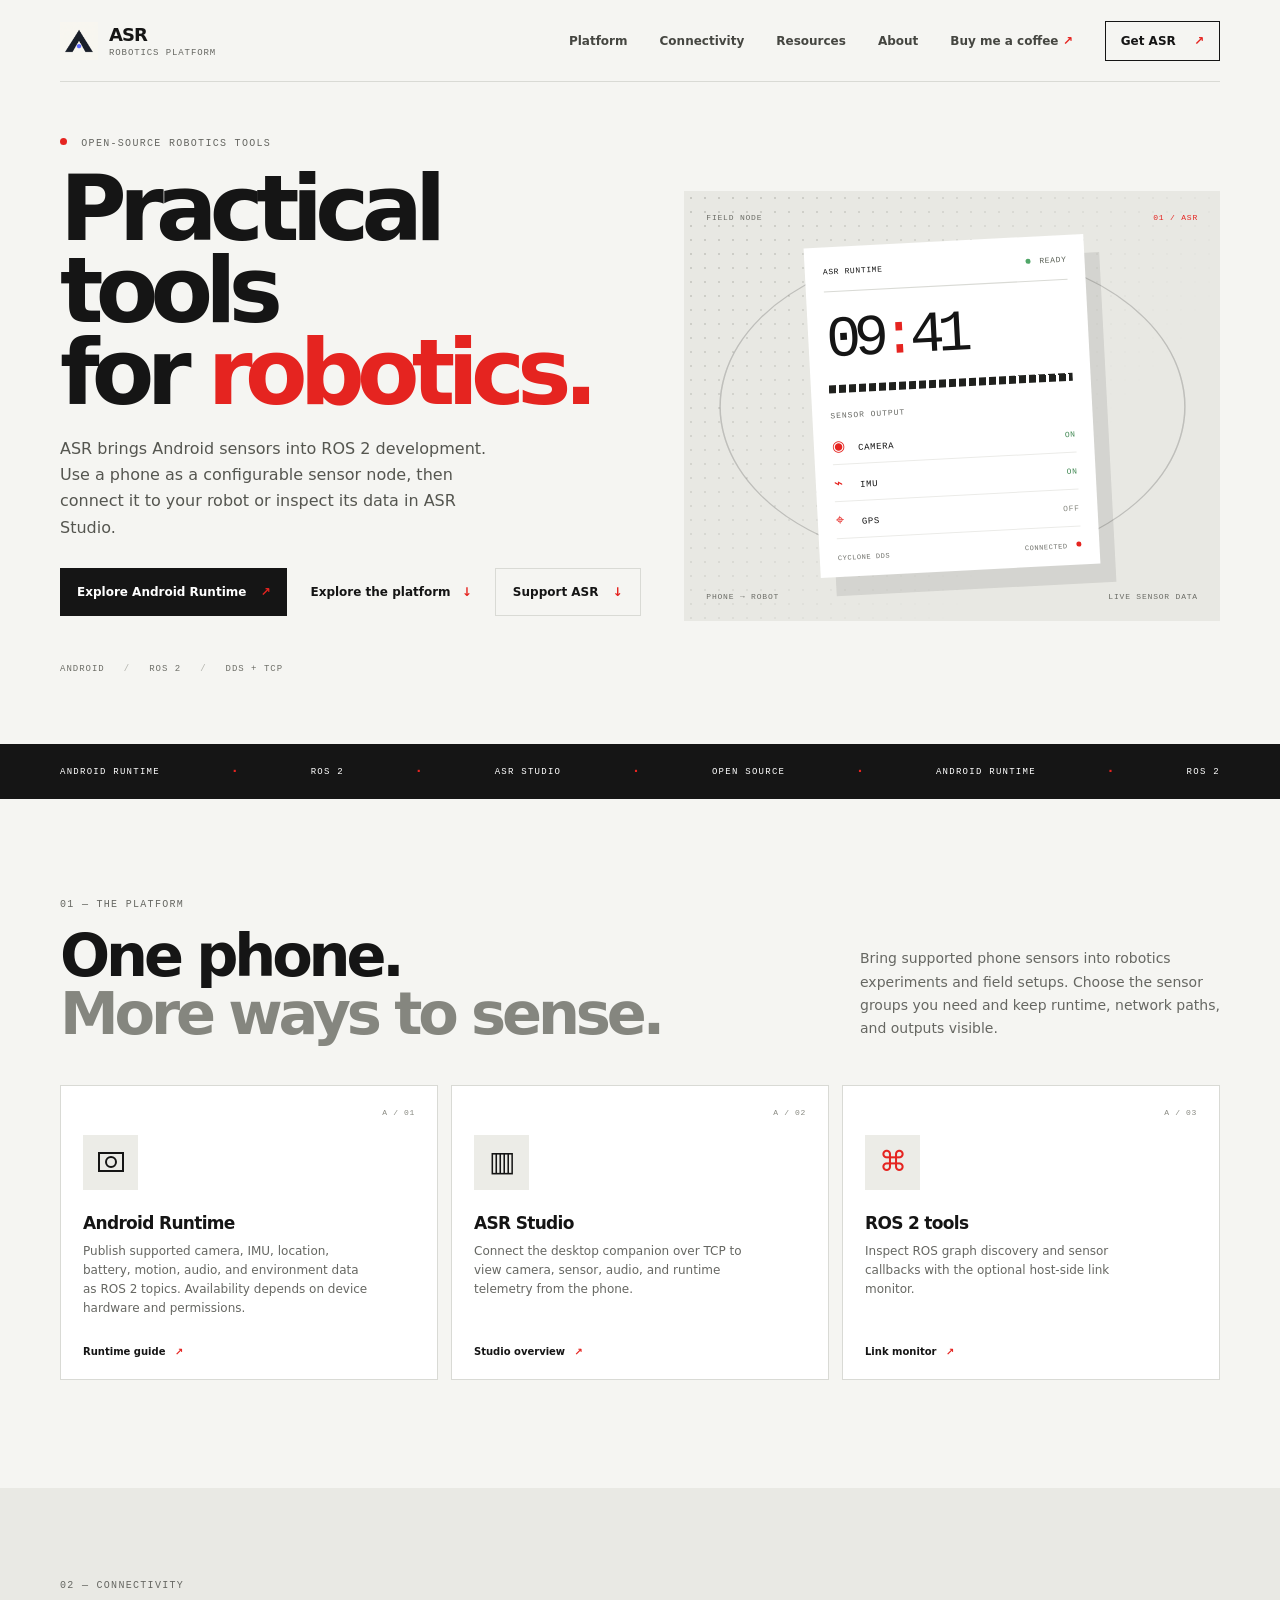
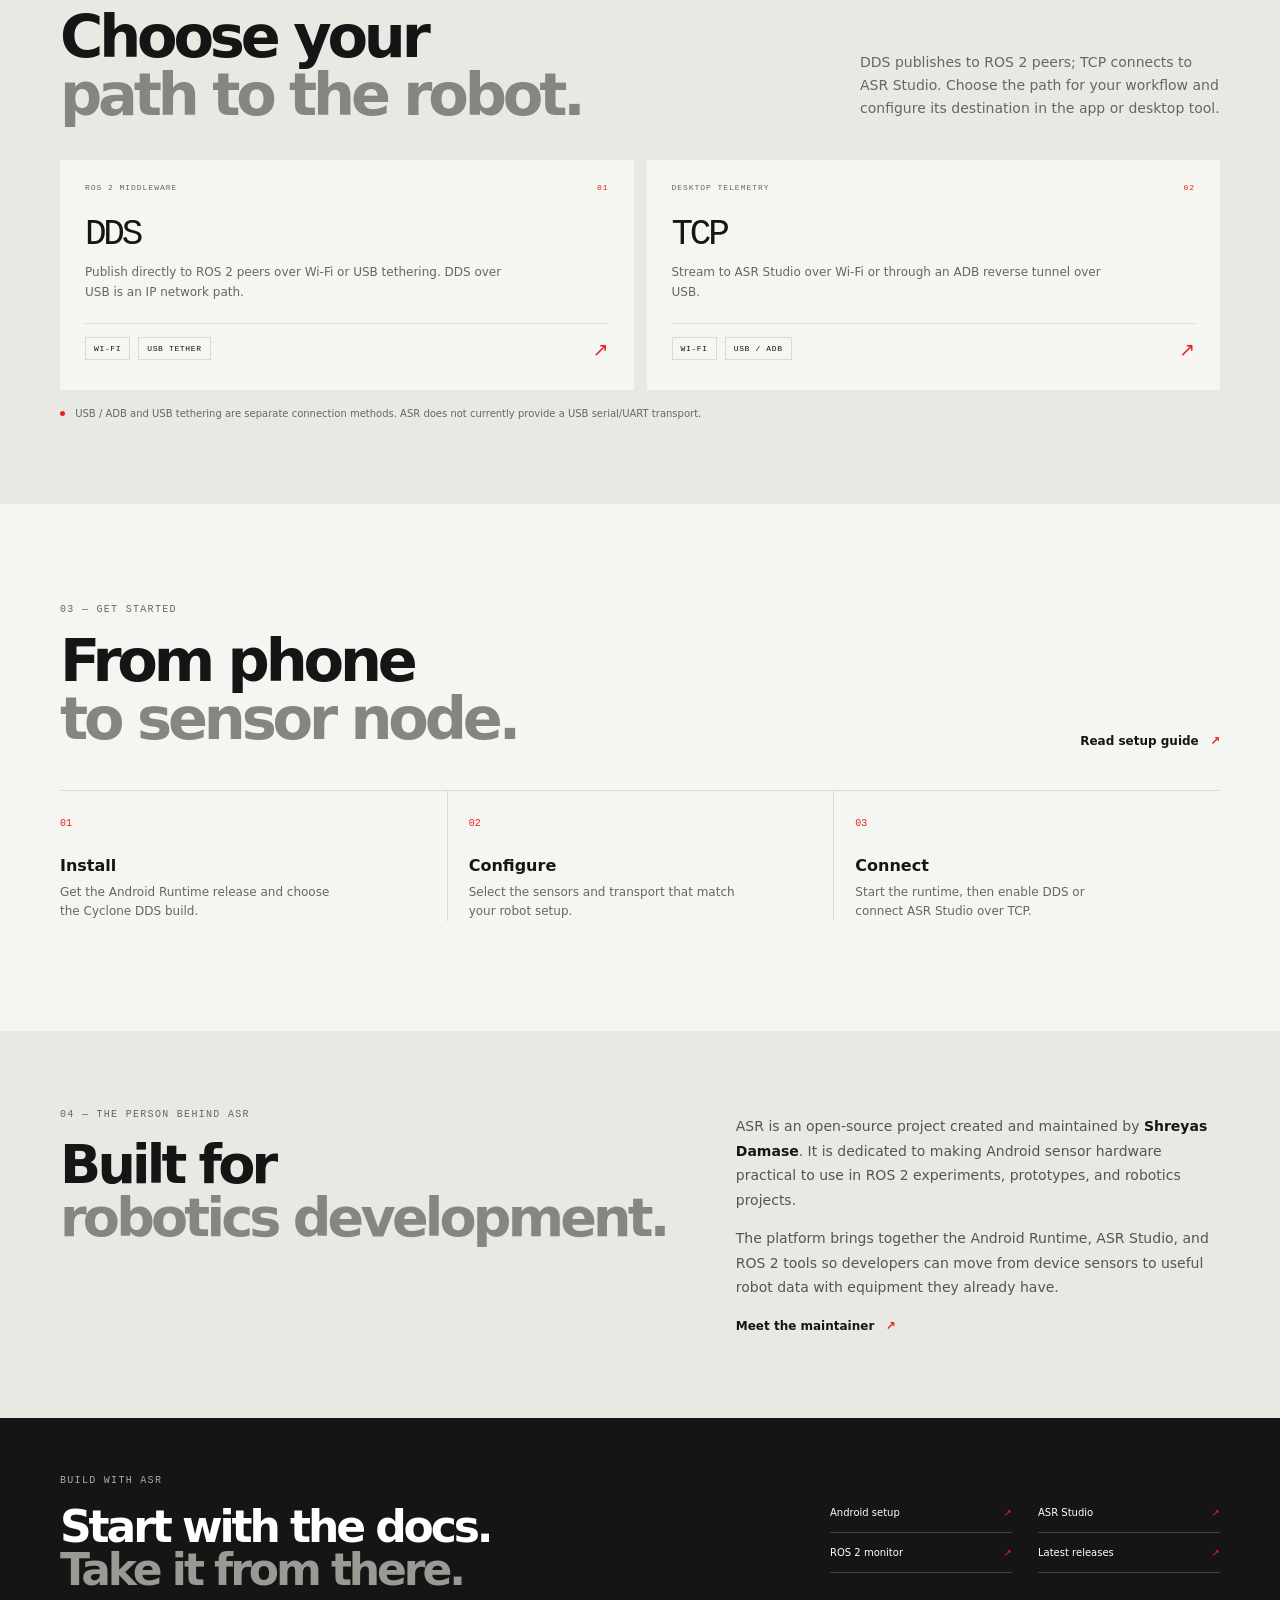
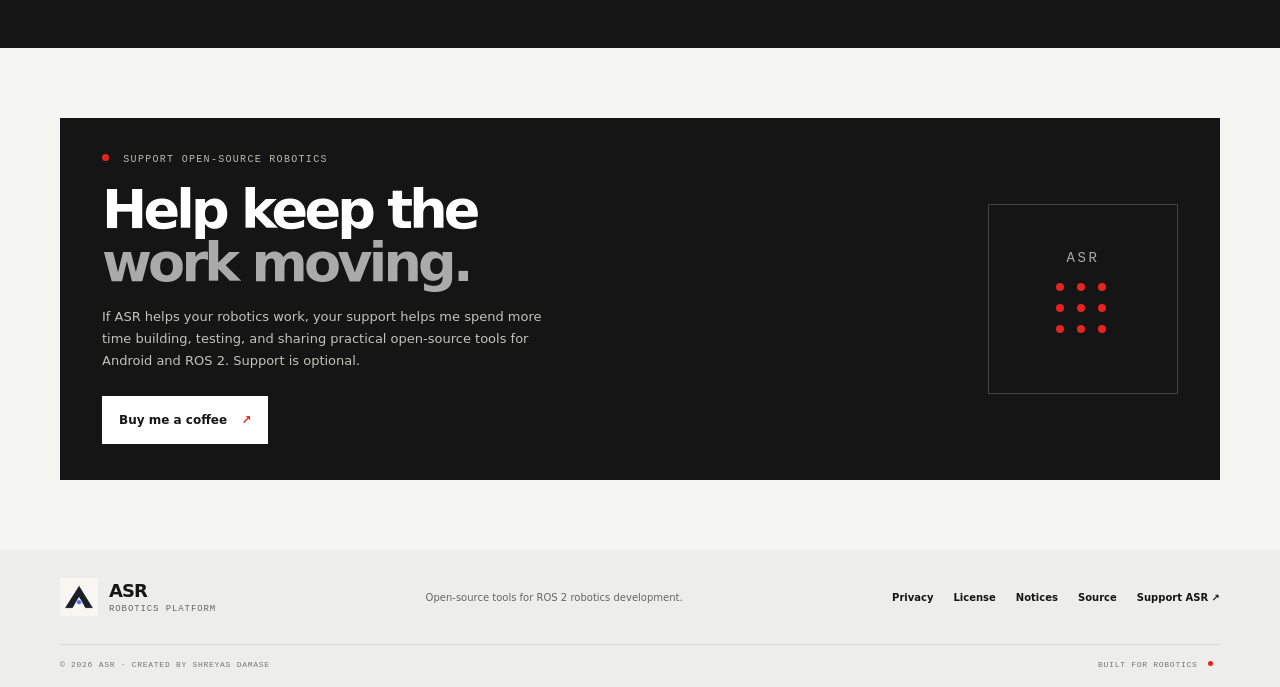
==== website/index.html @ 79fd4b99 "feat: finalize ASR launch and theme experience" ====
<!doctype html>
<html lang="en">
<head>
  <meta charset="utf-8">
  <meta name="viewport" content="width=device-width, initial-scale=1">
  <meta name="theme-color" content="#f5f5f2">
  <meta name="description" content="ASR is an open-source toolkit for ROS 2 robotics development, bringing configurable Android sensor data to robots over DDS and TCP.">
  <title>ASR — Practical tools for ROS 2 robotics</title>
  <link rel="icon" type="image/png" sizes="512x512" href="assets/asr-app-icon.png">
  <link rel="stylesheet" href="styles.css">
</head>
<body>
  <header class="site-header wrap">
    <a class="brand" href="index.html" aria-label="ASR home"><img class="brand-icon" src="assets/asr-app-icon.png" alt=""><span>ASR <small>ROBOTICS PLATFORM</small></span></a>
    <button class="menu-toggle" type="button" aria-expanded="false" aria-controls="primary-nav"><span>MENU</span><i aria-hidden="true"></i></button>
    <nav id="primary-nav" aria-label="Main navigation">
      <a href="#platform">Platform</a>
      <a href="#connect">Connectivity</a>
      <a href="#resources">Resources</a>
      <a href="#about">About</a>
      <a class="nav-support" href="https://buymeacoffee.com/shreyasdamase" target="_blank" rel="noopener noreferrer">Buy me a coffee <span aria-hidden="true">↗</span></a>
      <a class="nav-cta" href="https://github.com/ShreyasDamase/asr-android-runtime/releases/latest">Get ASR <span aria-hidden="true">↗</span></a>
    </nav>
  </header>

  <main>
    <section class="hero wrap" aria-labelledby="hero-title">
      <div class="hero-copy">
        <p class="eyebrow"><span class="live-dot"></span> OPEN-SOURCE ROBOTICS TOOLS</p>
        <h1 id="hero-title">Practical tools<br>for <em>robotics.</em></h1>
        <p class="hero-lede">ASR brings Android sensors into ROS 2 development. Use a phone as a configurable sensor node, then connect it to your robot or inspect its data in ASR Studio.</p>
        <div class="hero-actions">
          <a class="button button-dark" href="https://github.com/ShreyasDamase/asr-android-runtime/releases/latest">Explore Android Runtime <span aria-hidden="true">↗</span></a>
          <a class="text-link" href="#platform">Explore the platform <span aria-hidden="true">↓</span></a>
          <a class="button button-outline" href="#support">Support ASR <span aria-hidden="true">↓</span></a>
        </div>
        <div class="hero-meta"><span>ANDROID</span><span>ROS 2</span><span>DDS + TCP</span></div>
      </div>
      <div class="hero-visual" aria-label="Illustration of an Android sensor node connected to a robotics platform">
        <div class="visual-grid"></div>
        <div class="visual-label label-top">FIELD NODE <span>01 / ASR</span></div>
        <div class="phone-card">
          <div class="phone-head"><span>ASR RUNTIME</span><span class="runtime-state"><i></i> READY</span></div>
          <div class="phone-time">09<span>:</span>41</div>
          <div class="dot-rule"></div>
          <p class="phone-sub">SENSOR OUTPUT</p>
          <div class="sensor-line"><span><b class="sensor-icon">◉</b> CAMERA</span><span class="sensor-on">ON</span></div>
          <div class="sensor-line"><span><b class="sensor-icon">⌁</b> IMU</span><span class="sensor-on">ON</span></div>
          <div class="sensor-line"><span><b class="sensor-icon">⌖</b> GPS</span><span class="sensor-off">OFF</span></div>
          <div class="phone-footer"><span>CYCLONE DDS</span><span>CONNECTED <b class="red-dot"></b></span></div>
        </div>
        <div class="orbit orbit-one"></div><div class="orbit orbit-two"></div>
        <div class="visual-caption"><span>PHONE → ROBOT</span><span>LIVE SENSOR DATA</span></div>
      </div>
    </section>

    <section class="ticker" aria-label="ASR platform components"><div class="ticker-inner"><span>ANDROID RUNTIME</span><b>·</b><span>ROS 2</span><b>·</b><span>ASR STUDIO</span><b>·</b><span>OPEN SOURCE</span><b>·</b><span>ANDROID RUNTIME</span><b>·</b><span>ROS 2</span></div></section>

    <section class="section wrap" id="platform">
      <div class="section-heading"><div><p class="eyebrow">01 — THE PLATFORM</p><h2>One phone.<br><span>More ways to sense.</span></h2></div><p class="section-intro">Bring supported phone sensors into robotics experiments and field setups. Choose the sensor groups you need and keep runtime, network paths, and outputs visible.</p></div>
      <div class="feature-grid">
        <article class="feature-card feature-primary"><span class="card-index">A / 01</span><div class="feature-glyph glyph-camera"><i></i></div><h3>Android Runtime</h3><p>Publish supported camera, IMU, location, battery, motion, audio, and environment data as ROS 2 topics. Availability depends on device hardware and permissions.</p><a href="https://github.com/ShreyasDamase/asr-android-runtime#readme">Runtime guide <span>↗</span></a></article>
        <article class="feature-card"><span class="card-index">A / 02</span><div class="feature-glyph glyph-studio">▥</div><h3>ASR Studio</h3><p>Connect the desktop companion over TCP to view camera, sensor, audio, and runtime telemetry from the phone.</p><a href="https://github.com/ShreyasDamase/Asrstudio#readme">Studio overview <span>↗</span></a></article>
        <article class="feature-card"><span class="card-index">A / 03</span><div class="feature-glyph glyph-ros">⌘</div><h3>ROS 2 tools</h3><p>Inspect ROS graph discovery and sensor callbacks with the optional host-side link monitor.</p><a href="https://github.com/ShreyasDamase/asr-ros2-link-monitor">Link monitor <span>↗</span></a></article>
      </div>
    </section>

    <section class="connect-section" id="connect">
      <div class="wrap connect-wrap">
        <div class="section-heading"><div><p class="eyebrow">02 — CONNECTIVITY</p><h2>Choose your<br><span>path to the robot.</span></h2></div><p class="section-intro">DDS publishes to ROS 2 peers; TCP connects to ASR Studio. Choose the path for your workflow and configure its destination in the app or desktop tool.</p></div>
        <div class="transport-grid">
          <article class="transport-card"><div class="transport-top"><span class="transport-tag">ROS 2 MIDDLEWARE</span><span class="transport-number">01</span></div><h3>DDS</h3><p>Publish directly to ROS 2 peers over Wi-Fi or USB tethering. DDS over USB is an IP network path.</p><div class="transport-foot"><span>WI-FI</span><span>USB TETHER</span><span class="transport-mark">↗</span></div></article>
          <article class="transport-card"><div class="transport-top"><span class="transport-tag">DESKTOP TELEMETRY</span><span class="transport-number">02</span></div><h3>TCP</h3><p>Stream to ASR Studio over Wi-Fi or through an ADB reverse tunnel over USB.</p><div class="transport-foot"><span>WI-FI</span><span>USB / ADB</span><span class="transport-mark">↗</span></div></article>
        </div>
        <p class="small-note"><span class="red-dot"></span> USB / ADB and USB tethering are separate connection methods. ASR does not currently provide a USB serial/UART transport.</p>
      </div>
    </section>

    <section class="steps-section wrap">
      <div class="section-heading"><div><p class="eyebrow">03 — GET STARTED</p><h2>From phone<br><span>to sensor node.</span></h2></div><a class="text-link" href="https://github.com/ShreyasDamase/asr-android-runtime#start-the-phone-runtime">Read setup guide <span>↗</span></a></div>
      <div class="steps-grid"><article><span>01</span><h3>Install</h3><p>Get the Android Runtime release and choose the Cyclone DDS build.</p></article><article><span>02</span><h3>Configure</h3><p>Select the sensors and transport that match your robot setup.</p></article><article><span>03</span><h3>Connect</h3><p>Start the runtime, then enable DDS or connect ASR Studio over TCP.</p></article></div>
    </section>

    <section class="about-section" id="about"><div class="wrap about-inner"><div><p class="eyebrow">04 — THE PERSON BEHIND ASR</p><h2>Built for<br><span>robotics development.</span></h2></div><div class="about-copy"><p>ASR is an open-source project created and maintained by <strong>Shreyas Damase</strong>. It is dedicated to making Android sensor hardware practical to use in ROS 2 experiments, prototypes, and robotics projects.</p><p>The platform brings together the Android Runtime, ASR Studio, and ROS 2 tools so developers can move from device sensors to useful robot data with equipment they already have.</p><a class="text-link" href="https://github.com/ShreyasDamase">Meet the maintainer <span>↗</span></a></div></div></section>

    <section class="resource-band" id="resources"><div class="wrap resource-inner"><div><p class="eyebrow">BUILD WITH ASR</p><h2>Start with the docs.<br><span>Take it from there.</span></h2></div><div class="resource-actions"><a href="https://github.com/ShreyasDamase/asr-android-runtime#readme">Android setup <span>↗</span></a><a href="https://github.com/ShreyasDamase/Asrstudio#readme">ASR Studio <span>↗</span></a><a href="https://github.com/ShreyasDamase/asr-ros2-link-monitor#readme">ROS 2 monitor <span>↗</span></a><a href="https://github.com/ShreyasDamase/asr-android-runtime/releases/latest">Latest releases <span>↗</span></a></div></div></section>
    <section class="support-section" id="support"><div class="wrap support-card"><div class="support-copy"><p class="eyebrow"><span class="live-dot"></span> SUPPORT OPEN-SOURCE ROBOTICS</p><h2>Help keep the<br><span>work moving.</span></h2><p>If ASR helps your robotics work, your support helps me spend more time building, testing, and sharing practical open-source tools for Android and ROS 2. Support is optional.</p><a class="button button-dark" href="https://buymeacoffee.com/shreyasdamase" target="_blank" rel="noopener noreferrer">Buy me a coffee <span aria-hidden="true">↗</span></a></div><div class="support-mark" aria-hidden="true"><span>ASR</span><i></i><i></i><i></i><i></i><i></i><i></i><i></i><i></i><i></i></div></div></section>
  </main>

  <footer class="site-footer"><div class="wrap footer-main"><a class="brand" href="index.html"><img class="brand-icon" src="assets/asr-app-icon.png" alt=""><span>ASR <small>ROBOTICS PLATFORM</small></span></a><p>Open-source tools for ROS 2 robotics development.</p><div class="footer-links"><a href="privacy.html">Privacy</a><a href="license.html">License</a><a href="notices.html">Notices</a><a href="https://github.com/ShreyasDamase/asr-android-runtime">Source</a><a href="https://buymeacoffee.com/shreyasdamase" target="_blank" rel="noopener noreferrer">Support ASR ↗</a></div></div><div class="wrap footer-bottom"><span>© 2026 ASR · CREATED BY SHREYAS DAMASE</span><span>BUILT FOR ROBOTICS <i class="red-dot"></i></span></div></footer>
  <script src="menu.js" defer></script>
</body>
</html>
---- website/styles.css ----
:root {
  color-scheme: light;
  --paper: #f5f5f2;
  --white: #fff;
  --ink: #151515;
  --muted: #666762;
  --line: #d9dad5;
  --red: #e52420;
  --soft: #ecece7;
  --mono: "SFMono-Regular", Consolas, "Liberation Mono", monospace;
  --sans: Inter, ui-sans-serif, system-ui, -apple-system, BlinkMacSystemFont, "Segoe UI", sans-serif;
}

* { box-sizing: border-box; }
html { scroll-behavior: smooth; }
body { margin: 0; color: var(--ink); background: var(--paper); font-family: var(--sans); -webkit-font-smoothing: antialiased; }
a { color: inherit; text-decoration: none; }
a:focus-visible { outline: 2px solid var(--red); outline-offset: 4px; }
.wrap { width: min(1160px, calc(100% - 48px)); margin-inline: auto; }
.site-header { position: relative; min-height: 82px; display: flex; align-items: center; justify-content: space-between; border-bottom: 1px solid var(--line); }
.brand { display: inline-flex; align-items: center; gap: 11px; font-size: 18px; font-weight: 800; letter-spacing: -.05em; }
.brand small { display: block; margin-top: 3px; font: 9px var(--mono); letter-spacing: .1em; color: var(--muted); }
.brand-icon { width: 38px; height: 38px; display: block; object-fit: contain; }
.site-header nav { display: flex; align-items: center; gap: 32px; font-size: 12px; font-weight: 600; }
.site-header nav a:not(.nav-cta) { color: #454641; }
.site-header nav .nav-support span { color: var(--red); }
.menu-toggle { display: none; }
.site-header nav a:hover, .footer-links a:hover, .text-link:hover { color: var(--red); }
.nav-cta { padding: 12px 15px; border: 1px solid var(--ink); }
.nav-cta span, .button span { margin-left: 14px; color: var(--red); }
.hero { min-height: 590px; display: grid; grid-template-columns: 1fr .92fr; align-items: center; gap: 42px; padding-block: 56px 70px; }
.eyebrow { margin: 0 0 19px; color: var(--muted); font: 10px var(--mono); letter-spacing: .13em; }
.live-dot, .red-dot { display: inline-block; width: 7px; height: 7px; margin-right: 7px; border-radius: 50%; background: var(--red); vertical-align: 1px; }
h1, h2, h3, p { margin-top: 0; }
h1 { margin-bottom: 22px; font-size: clamp(56px, 7.2vw, 91px); line-height: .9; letter-spacing: -.085em; font-weight: 730; }
h1 em { color: var(--red); font-style: normal; }
.hero-lede { max-width: 435px; margin-bottom: 27px; color: #555650; font-size: 16px; line-height: 1.65; }
.hero-actions { display: flex; align-items: center; gap: 23px; flex-wrap: wrap; }
.button { min-height: 48px; display: inline-flex; align-items: center; padding: 0 17px; font-size: 12px; font-weight: 650; }
.button-dark { color: white; background: var(--ink); }
.button-dark:hover { background: #30312d; }
.button-outline { border: 1px solid var(--line); color: var(--ink); background: transparent; }
.button-outline:hover { border-color: var(--ink); }
.text-link { font-size: 12px; font-weight: 650; }
.text-link span { margin-left: 7px; color: var(--red); }
.hero-meta { display: flex; gap: 19px; margin-top: 48px; color: #6e6f68; font: 9px var(--mono); letter-spacing: .11em; }
.hero-meta span + span::before { content: "/"; padding-right: 19px; color: #b2b3ad; }
.hero-visual { position: relative; min-height: 430px; display: grid; place-items: center; overflow: hidden; background: #e8e8e3; }
.visual-grid { position: absolute; inset: 0; opacity: .4; background-image: radial-gradient(#989991 1px, transparent 1px); background-size: 14px 14px; mask-image: linear-gradient(130deg, #000 0%, transparent 70%); }
.phone-card { position: relative; z-index: 1; width: min(280px, 70%); padding: 20px 18px 15px; background: var(--white); box-shadow: 15px 19px 0 rgb(21 21 21 / 9%); transform: rotate(-3deg); }
.phone-head, .phone-footer { display: flex; justify-content: space-between; align-items: center; font: 8px var(--mono); letter-spacing: .08em; }
.phone-head { padding-bottom: 15px; border-bottom: 1px solid var(--line); }
.runtime-state { color: #5c6258; }
.runtime-state i { display: inline-block; width: 5px; height: 5px; margin-right: 3px; border-radius: 50%; background: #50a668; }
.phone-time { margin: 21px 0 5px; font: 58px/.95 var(--mono); letter-spacing: -.12em; }
.phone-time span { color: var(--red); }
.dot-rule { height: 8px; margin: 17px 0 18px; background: repeating-linear-gradient(90deg, #20211e 0 7px, transparent 7px 10px); }
.phone-sub { margin-bottom: 8px; color: var(--muted); font: 8px var(--mono); letter-spacing: .12em; }
.sensor-line { min-height: 37px; display: flex; align-items: center; justify-content: space-between; border-bottom: 1px solid #ebebe8; font: 9px var(--mono); letter-spacing: .07em; }
.sensor-icon { display: inline-block; width: 20px; color: var(--red); font: 15px var(--sans); }
.sensor-on, .sensor-off { font-size: 8px; }
.sensor-on { color: #428954; }.sensor-off { color: #888981; }
.phone-footer { margin-top: 15px; color: #6f706a; font-size: 7px; }
.phone-footer .red-dot { width: 5px; height: 5px; margin-left: 4px; margin-right: 0; }
.visual-label, .visual-caption { position: absolute; z-index: 2; display: flex; justify-content: space-between; color: #6b6c66; font: 8px var(--mono); letter-spacing: .1em; }
.label-top { top: 22px; left: 22px; right: 22px; }.label-top span { color: var(--red); }
.visual-caption { left: 22px; right: 22px; bottom: 20px; }
.orbit { position: absolute; width: 315px; height: 315px; border: 1px solid rgb(21 21 21 / 10%); border-radius: 50%; }
.orbit-one { transform: scaleX(1.48) rotate(34deg); }.orbit-two { transform: scaleX(1.48) rotate(-34deg); }
.ticker { overflow: hidden; color: white; background: var(--ink); }
.ticker-inner { width: min(1160px, calc(100% - 48px)); min-height: 55px; display: flex; align-items: center; justify-content: space-between; gap: 18px; margin: auto; white-space: nowrap; font: 9px var(--mono); letter-spacing: .14em; }
.ticker-inner b { color: var(--red); font-size: 15px; }
.section { padding-block: 100px 108px; }
.section-heading { display: flex; align-items: end; justify-content: space-between; gap: 38px; margin-bottom: 42px; }
.section-heading .eyebrow { margin-bottom: 17px; }
h2 { margin: 0; font-size: clamp(38px, 5vw, 59px); line-height: .98; letter-spacing: -.07em; }
h2 span { color: #85867f; }
.section-intro { width: min(360px, 42%); margin: 0 0 3px; color: var(--muted); font-size: 14px; line-height: 1.65; }
.feature-grid { display: grid; grid-template-columns: repeat(3, 1fr); gap: 13px; }
.feature-card { min-height: 295px; display: flex; flex-direction: column; align-items: flex-start; padding: 22px; border: 1px solid var(--line); background: var(--white); }
.feature-card:hover { border-color: #a4a59e; transform: translateY(-2px); transition: transform .18s ease, border-color .18s ease; }
.card-index { align-self: flex-end; color: #888981; font: 8px var(--mono); letter-spacing: .08em; }
.feature-glyph { width: 55px; height: 55px; display: grid; place-items: center; margin: 18px 0 23px; color: var(--red); background: var(--soft); font: 28px var(--mono); }
.glyph-camera { position: relative; }.glyph-camera i { width: 26px; height: 20px; border: 2px solid var(--ink); }.glyph-camera::before { content: ""; position: absolute; width: 8px; height: 8px; border: 2px solid var(--ink); border-radius: 50%; z-index: 1; }
.glyph-studio { color: var(--ink); }.glyph-ros { color: var(--red); }
.feature-card h3 { margin-bottom: 9px; font-size: 17px; letter-spacing: -.04em; }
.feature-card p { max-width: 285px; margin-bottom: 20px; color: var(--muted); font-size: 12px; line-height: 1.6; }
.feature-card a { margin-top: auto; font-size: 10px; font-weight: 700; }.feature-card a span { margin-left: 6px; color: var(--red); }
.connect-section { padding-block: 92px 85px; background: #e9e9e4; }
.connect-wrap .section-heading { margin-bottom: 37px; }
.transport-grid { display: grid; grid-template-columns: 1fr 1fr; gap: 13px; }
.transport-card { min-height: 230px; padding: 23px 25px 17px; background: var(--paper); }
.transport-top, .transport-foot { display: flex; align-items: center; justify-content: space-between; }
.transport-tag, .transport-number { color: var(--muted); font: 8px var(--mono); letter-spacing: .12em; }
.transport-number { color: var(--red); }
.transport-card h3 { margin: 22px 0 8px; font: 36px var(--mono); letter-spacing: -.09em; }
.transport-card p { max-width: 430px; min-height: 40px; margin-bottom: 20px; color: var(--muted); font-size: 12px; line-height: 1.6; }
.transport-foot { justify-content: flex-start; gap: 8px; border-top: 1px solid var(--line); padding-top: 13px; }
.transport-foot span:not(.transport-mark) { padding: 6px 8px; border: 1px solid var(--line); font: 8px var(--mono); letter-spacing: .08em; }
.transport-mark { margin-left: auto; color: var(--red); font-size: 19px; }
.small-note { margin: 18px 0 0; color: var(--muted); font-size: 10px; }.small-note .red-dot { width: 5px; height: 5px; }
.steps-section { padding-block: 100px 110px; }
.steps-section .section-heading { align-items: end; }
.steps-grid { display: grid; grid-template-columns: repeat(3, 1fr); border-top: 1px solid var(--line); }
.steps-grid article { padding: 20px 22px 0 0; }.steps-grid article + article { padding-left: 21px; border-left: 1px solid var(--line); }
.steps-grid article > span { color: var(--red); font: 10px var(--mono); }
.steps-grid h3 { margin: 26px 0 8px; font-size: 16px; }.steps-grid p { max-width: 270px; margin: 0; color: var(--muted); font-size: 12px; line-height: 1.6; }
.about-section { padding-block: 78px 84px; background: #e9e9e4; }
.about-inner { display: grid; grid-template-columns: 1fr .78fr; align-items: start; gap: 55px; }
.about-inner h2 { font-size: clamp(38px, 4.5vw, 54px); }
.about-copy { padding-top: 5px; }
.about-copy p { color: #555650; font-size: 14px; line-height: 1.75; }
.about-copy p strong { color: var(--ink); }
.about-copy .text-link { display: inline-block; margin-top: 5px; }
.support-section { padding-block: 70px; }
.support-card { min-height: 310px; display: flex; align-items: center; justify-content: space-between; gap: 35px; padding: 36px 42px; color: #fff; background: var(--ink); }
.support-copy { max-width: 540px; }
.support-copy .eyebrow { color: #b8b8b2; }
.support-copy h2 { margin-bottom: 16px; font-size: clamp(38px, 4.4vw, 54px); }
.support-copy h2 span { color: #aaa; }
.support-copy > p:not(.eyebrow) { max-width: 465px; margin-bottom: 24px; color: #c3c3bd; font-size: 13px; line-height: 1.7; }
.support-copy .button-dark { color: var(--ink); background: #fff; }
.support-copy .button-dark:hover { background: #e9e9e4; }
.support-mark { width: 190px; height: 190px; flex: 0 0 190px; display: grid; grid-template-columns: repeat(3, 12px); grid-template-rows: repeat(4, 12px); place-content: center; gap: 9px; border: 1px solid #42433e; color: #fff; font: 14px var(--mono); }
.support-mark span { grid-column: 1 / -1; align-self: end; margin-bottom: 8px; color: #aaa; letter-spacing: .18em; text-align: center; }
.support-mark i { width: 8px; height: 8px; border-radius: 50%; background: #e52420; }
.resource-band { padding-block: 57px; color: white; background: var(--ink); }
.resource-inner { display: flex; align-items: center; justify-content: space-between; gap: 50px; }
.resource-band .eyebrow { color: #aaa; }.resource-band h2 { font-size: clamp(31px, 4vw, 44px); }.resource-band h2 span { color: #999a94; }
.resource-actions { width: min(390px, 43%); display: grid; grid-template-columns: 1fr 1fr; gap: 0 26px; }
.resource-actions a { display: flex; justify-content: space-between; padding: 14px 0; border-bottom: 1px solid #40413c; font-size: 10px; }.resource-actions a span { color: var(--red); }
.site-footer { padding-block: 28px 18px; background: #ededE9; }
.footer-main { display: flex; align-items: center; justify-content: space-between; gap: 24px; padding-bottom: 28px; }
.footer-main > p { margin: 0; color: var(--muted); font-size: 10px; }
.footer-links { display: flex; gap: 20px; font-size: 10px; font-weight: 600; }
.footer-bottom { display: flex; justify-content: space-between; padding-top: 15px; border-top: 1px solid var(--line); color: #777871; font: 8px var(--mono); letter-spacing: .09em; }.footer-bottom .red-dot { width: 5px; height: 5px; margin-left: 5px; }

/* Legal pages */
.legal-main { min-height: 72vh; padding-block: 65px 90px; }
.legal-title { max-width: 760px; margin-bottom: 40px; }.legal-title h1 { font-size: clamp(46px, 6vw, 72px); }.legal-title > p:last-child { max-width: 660px; color: var(--muted); font-size: 14px; line-height: 1.7; }
.legal-layout { display: grid; grid-template-columns: 205px minmax(0, 760px); gap: 55px; }
.legal-nav { position: sticky; top: 20px; align-self: start; display: grid; gap: 10px; padding: 16px; border: 1px solid var(--line); background: var(--white); }
.legal-nav a { color: #555650; font-size: 11px; }.legal-nav a:hover { color: var(--red); }
.legal-content section { padding: 0 0 27px; margin-bottom: 27px; border-bottom: 1px solid var(--line); scroll-margin-top: 24px; }
.legal-content h2 { margin: 0 0 13px; font-size: 22px; letter-spacing: -.04em; }
.legal-content h3 { margin: 20px 0 7px; font-size: 14px; }
.legal-content p, .legal-content li { color: #555650; font-size: 13px; line-height: 1.75; }
.legal-content ul { padding-left: 19px; }.legal-content a { text-decoration: underline; text-decoration-color: #b7b8b1; text-underline-offset: 3px; }.effective { color: var(--muted); font: 10px var(--mono); }
.license-block { overflow-wrap: anywhere; padding: 20px; border: 1px solid var(--line); background: var(--white); color: #40413c; font: 12px/1.8 var(--mono); white-space: pre-wrap; }
.notice-item { padding: 17px 0; border-top: 1px solid var(--line); }.notice-item strong { font-size: 13px; }.notice-item p { margin: 7px 0 0; }

@media (max-width: 800px) {
  .wrap { width: min(100% - 36px, 620px); }
  .site-header { min-height: 72px; }
  .menu-toggle { min-height: 40px; display: inline-flex; align-items: center; gap: 10px; padding: 0 12px; border: 1px solid var(--line); color: var(--ink); background: transparent; font: 9px var(--mono); letter-spacing: .08em; cursor: pointer; }
  .menu-toggle i, .menu-toggle i::after { width: 14px; height: 1px; display: block; background: var(--ink); content: ""; }
  .menu-toggle i::after { transform: translateY(4px); }
  .site-header nav { position: absolute; z-index: 5; top: calc(100% - 1px); left: 0; right: 0; display: none; align-items: stretch; gap: 0; padding: 8px 14px 14px; border: 1px solid var(--line); background: var(--paper); box-shadow: 0 12px 20px rgb(21 21 21 / 8%); }
  .site-header.nav-open nav { display: grid; }
  .site-header nav a, .site-header nav a:not(.nav-cta) { display: block; padding: 13px 4px; border-bottom: 1px solid var(--line); }
  .site-header nav .nav-cta { margin-top: 10px; padding: 12px; text-align: center; }
  .hero { grid-template-columns: 1fr; gap: 32px; padding-block: 56px 48px; }.hero-visual { min-height: 380px; }
  .ticker-inner { width: calc(100% - 36px); overflow: hidden; justify-content: flex-start; gap: 17px; }
  .section { padding-block: 75px; }.section-heading { align-items: flex-start; flex-direction: column; gap: 18px; }.section-intro { width: min(100%, 500px); }
  .feature-grid { grid-template-columns: 1fr; }.feature-card { min-height: 245px; }.feature-glyph { margin-block: 10px 17px; }
  .transport-grid { grid-template-columns: 1fr; }.transport-card { min-height: 215px; }
  .steps-grid { grid-template-columns: 1fr; }.steps-grid article, .steps-grid article + article { padding: 18px 0; border-left: 0; }.steps-grid h3 { margin-top: 13px; }
  .about-inner { grid-template-columns: 1fr; gap: 23px; }
  .support-card { min-height: 0; align-items: flex-start; padding: 28px 23px; }
  .support-mark { display: none; }
  .resource-inner { align-items: flex-start; flex-direction: column; gap: 26px; }.resource-actions { width: 100%; }
  .footer-main { align-items: flex-start; flex-wrap: wrap; }.footer-main > p { order: 3; width: 100%; }.footer-links { gap: 14px; }
  .legal-layout { grid-template-columns: 1fr; gap: 25px; }.legal-nav { position: static; grid-template-columns: repeat(2, 1fr); }
}
@media (max-width: 430px) {
  .wrap { width: calc(100% - 30px); }.brand { font-size: 16px; }.nav-cta { padding: 10px 11px; font-size: 10px; }
  h1 { font-size: 60px; }.hero-visual { min-height: 340px; }.phone-card { width: 245px; }
  .hero-actions { align-items: flex-start; flex-direction: column; gap: 17px; }.hero-meta { gap: 11px; }.hero-meta span + span::before { padding-right: 11px; }
  .footer-bottom { gap: 12px; flex-direction: column; }.footer-links { flex-wrap: wrap; }
}
@media (prefers-reduced-motion: reduce) { html { scroll-behavior: auto; } *, *::before, *::after { transition-duration: .01ms !important; animation-duration: .01ms !important; } }
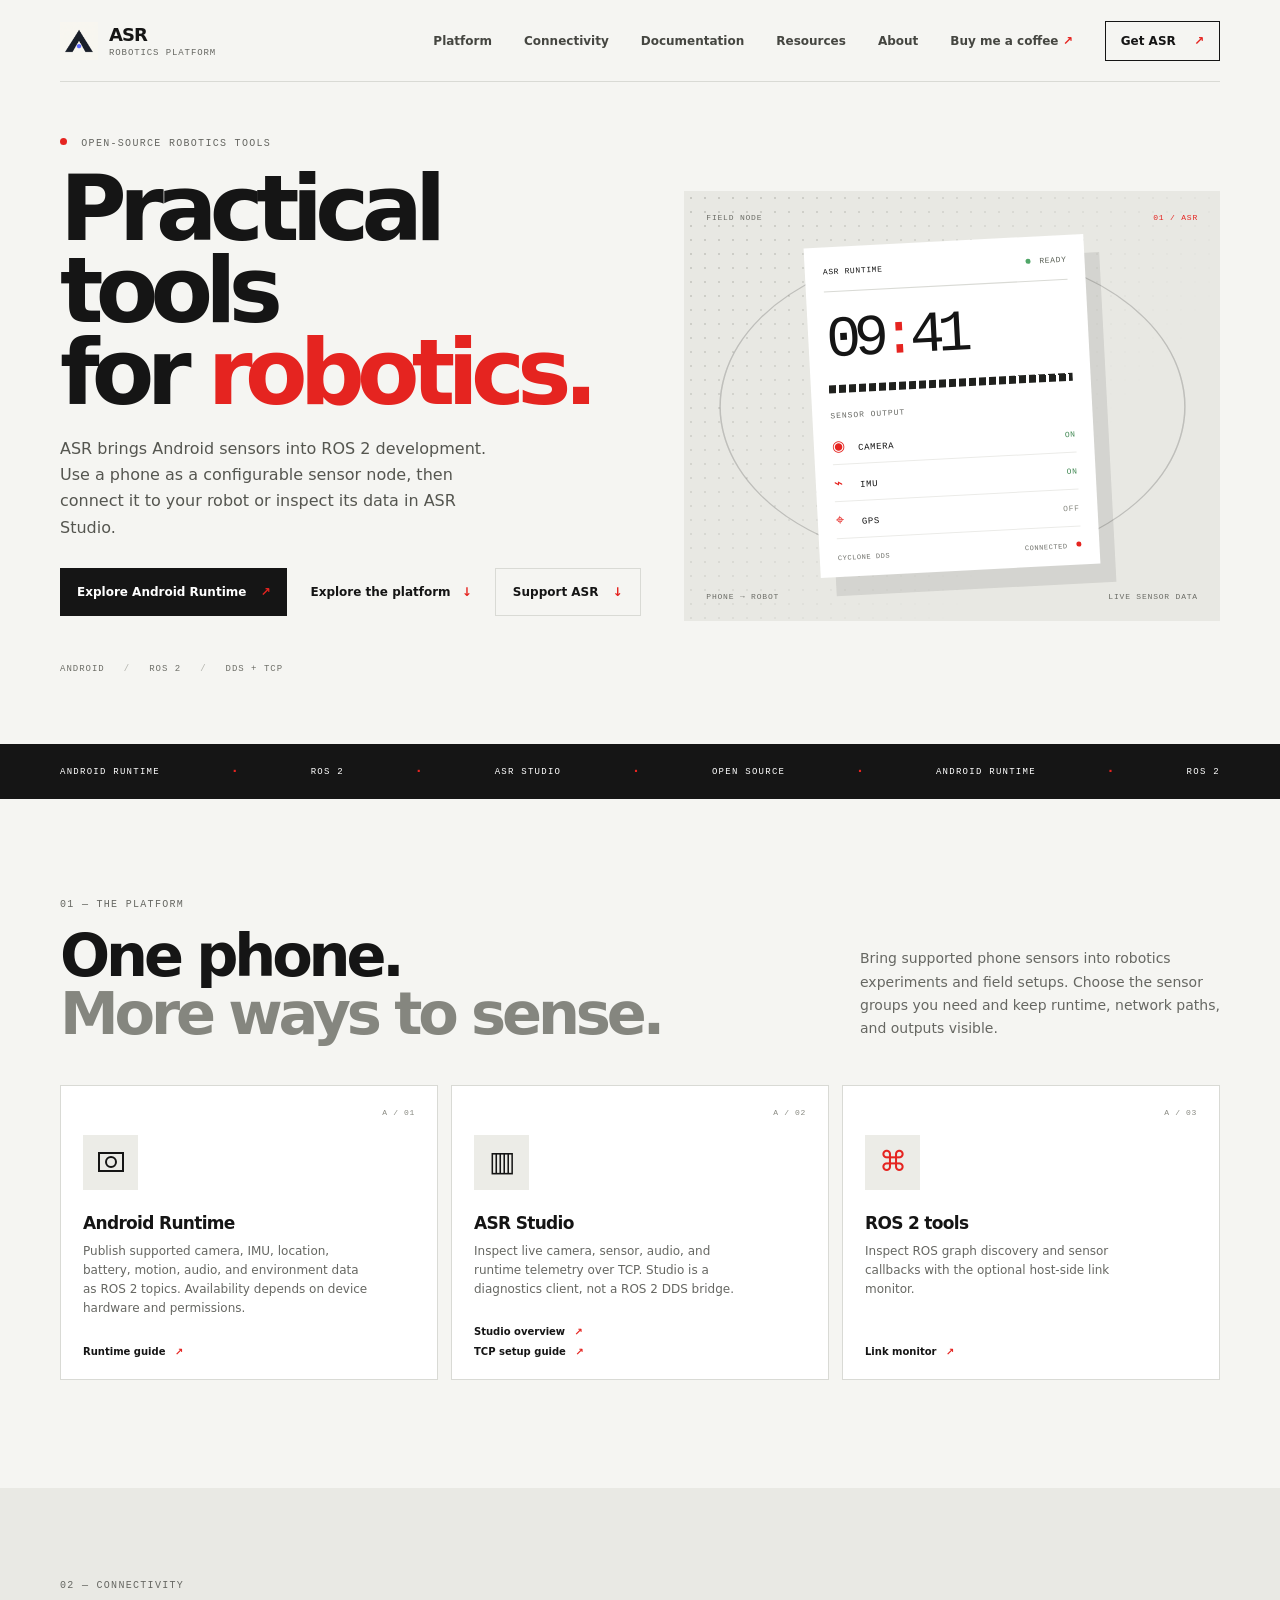
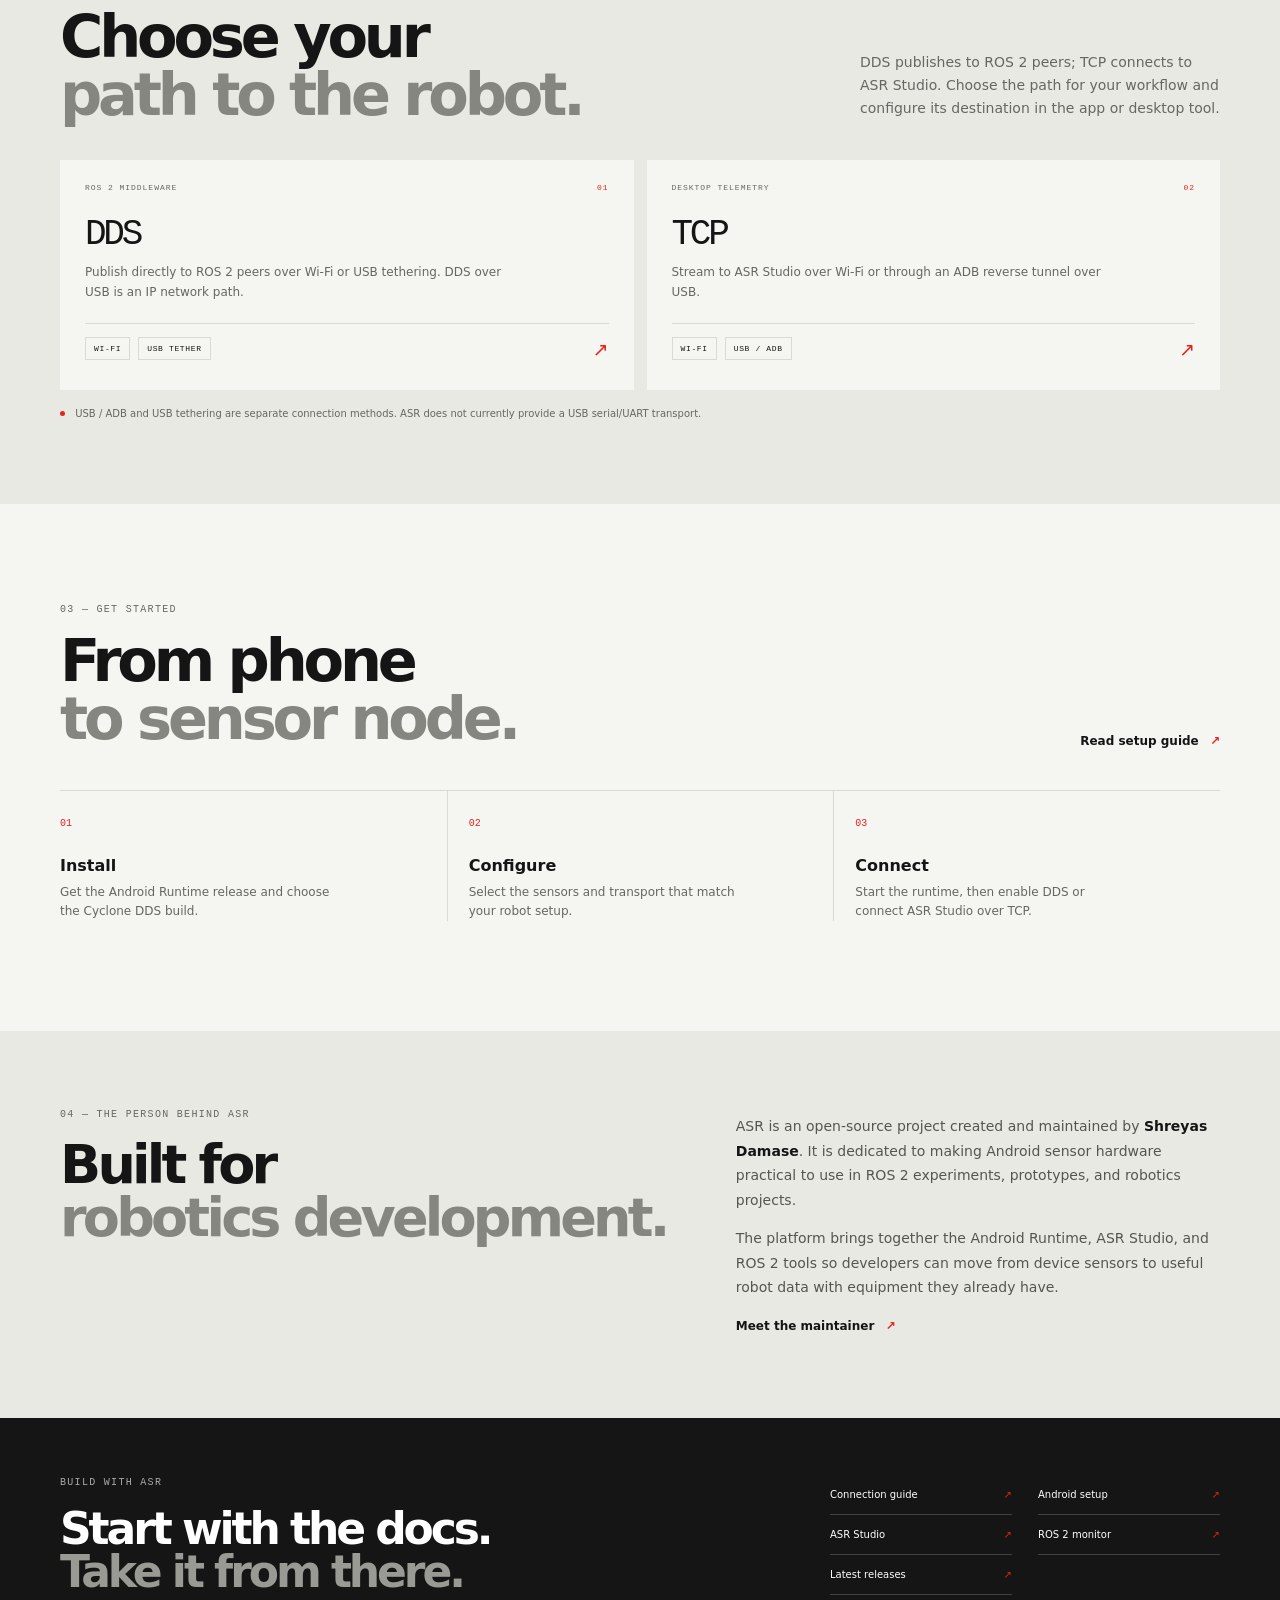
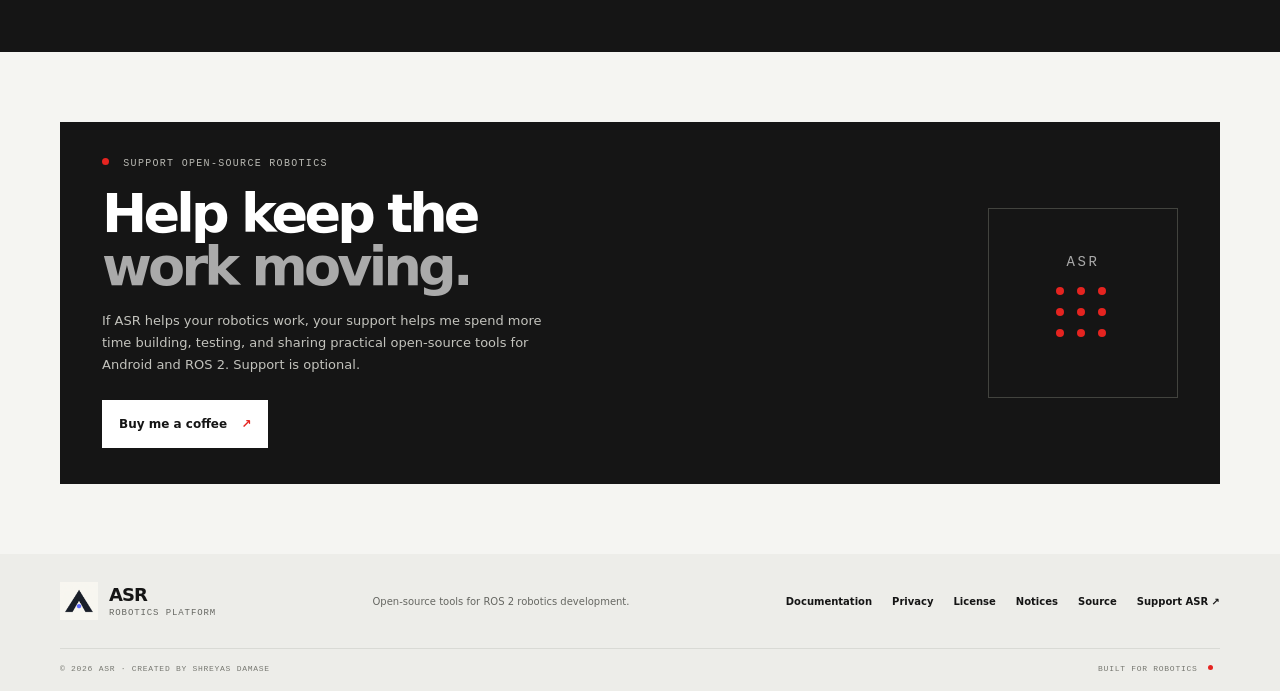
==== commit 7fef697b: "feat(website): add ASR connection documentation Co-authored-by: Copilot <223556219+Copilot@users.nor" ====
--- a/website/index.html
+++ b/website/index.html
@@ -4,7 +4,7 @@
   <meta charset="utf-8">
   <meta name="viewport" content="width=device-width, initial-scale=1">
   <meta name="theme-color" content="#f5f5f2">
-  <meta name="description" content="ASR is an open-source toolkit for ROS 2 robotics development, bringing configurable Android sensor data to robots over DDS and TCP.">
+  <meta name="description" content="ASR is an open-source toolkit for ROS 2 robotics development, bringing configurable Android sensor data to robots over DDS and TCP. Read the connection and setup guide.">
   <title>ASR — Practical tools for ROS 2 robotics</title>
   <link rel="icon" type="image/png" sizes="512x512" href="assets/asr-app-icon.png">
   <link rel="stylesheet" href="styles.css">
@@ -16,6 +16,7 @@
     <nav id="primary-nav" aria-label="Main navigation">
       <a href="#platform">Platform</a>
       <a href="#connect">Connectivity</a>
+      <a href="docs.html">Documentation</a>
       <a href="#resources">Resources</a>
       <a href="#about">About</a>
       <a class="nav-support" href="https://buymeacoffee.com/shreyasdamase" target="_blank" rel="noopener noreferrer">Buy me a coffee <span aria-hidden="true">↗</span></a>
@@ -60,7 +61,7 @@
       <div class="section-heading"><div><p class="eyebrow">01 — THE PLATFORM</p><h2>One phone.<br><span>More ways to sense.</span></h2></div><p class="section-intro">Bring supported phone sensors into robotics experiments and field setups. Choose the sensor groups you need and keep runtime, network paths, and outputs visible.</p></div>
       <div class="feature-grid">
         <article class="feature-card feature-primary"><span class="card-index">A / 01</span><div class="feature-glyph glyph-camera"><i></i></div><h3>Android Runtime</h3><p>Publish supported camera, IMU, location, battery, motion, audio, and environment data as ROS 2 topics. Availability depends on device hardware and permissions.</p><a href="https://github.com/ShreyasDamase/asr-android-runtime#readme">Runtime guide <span>↗</span></a></article>
-        <article class="feature-card"><span class="card-index">A / 02</span><div class="feature-glyph glyph-studio">▥</div><h3>ASR Studio</h3><p>Connect the desktop companion over TCP to view camera, sensor, audio, and runtime telemetry from the phone.</p><a href="https://github.com/ShreyasDamase/Asrstudio#readme">Studio overview <span>↗</span></a></article>
+        <article class="feature-card"><span class="card-index">A / 02</span><div class="feature-glyph glyph-studio">▥</div><h3>ASR Studio</h3><p>Inspect live camera, sensor, audio, and runtime telemetry over TCP. Studio is a diagnostics client, not a ROS 2 DDS bridge.</p><a href="https://github.com/ShreyasDamase/Asrstudio#readme">Studio overview <span>↗</span></a><a href="docs.html#studio-tcp">TCP setup guide <span>↗</span></a></article>
         <article class="feature-card"><span class="card-index">A / 03</span><div class="feature-glyph glyph-ros">⌘</div><h3>ROS 2 tools</h3><p>Inspect ROS graph discovery and sensor callbacks with the optional host-side link monitor.</p><a href="https://github.com/ShreyasDamase/asr-ros2-link-monitor">Link monitor <span>↗</span></a></article>
       </div>
     </section>
@@ -83,11 +84,11 @@
 
     <section class="about-section" id="about"><div class="wrap about-inner"><div><p class="eyebrow">04 — THE PERSON BEHIND ASR</p><h2>Built for<br><span>robotics development.</span></h2></div><div class="about-copy"><p>ASR is an open-source project created and maintained by <strong>Shreyas Damase</strong>. It is dedicated to making Android sensor hardware practical to use in ROS 2 experiments, prototypes, and robotics projects.</p><p>The platform brings together the Android Runtime, ASR Studio, and ROS 2 tools so developers can move from device sensors to useful robot data with equipment they already have.</p><a class="text-link" href="https://github.com/ShreyasDamase">Meet the maintainer <span>↗</span></a></div></div></section>
 
-    <section class="resource-band" id="resources"><div class="wrap resource-inner"><div><p class="eyebrow">BUILD WITH ASR</p><h2>Start with the docs.<br><span>Take it from there.</span></h2></div><div class="resource-actions"><a href="https://github.com/ShreyasDamase/asr-android-runtime#readme">Android setup <span>↗</span></a><a href="https://github.com/ShreyasDamase/Asrstudio#readme">ASR Studio <span>↗</span></a><a href="https://github.com/ShreyasDamase/asr-ros2-link-monitor#readme">ROS 2 monitor <span>↗</span></a><a href="https://github.com/ShreyasDamase/asr-android-runtime/releases/latest">Latest releases <span>↗</span></a></div></div></section>
+    <section class="resource-band" id="resources"><div class="wrap resource-inner"><div><p class="eyebrow">BUILD WITH ASR</p><h2>Start with the docs.<br><span>Take it from there.</span></h2></div><div class="resource-actions"><a href="docs.html">Connection guide <span>↗</span></a><a href="https://github.com/ShreyasDamase/asr-android-runtime#readme">Android setup <span>↗</span></a><a href="https://github.com/ShreyasDamase/Asrstudio#readme">ASR Studio <span>↗</span></a><a href="https://github.com/ShreyasDamase/asr-ros2-link-monitor#readme">ROS 2 monitor <span>↗</span></a><a href="https://github.com/ShreyasDamase/asr-android-runtime/releases/latest">Latest releases <span>↗</span></a></div></div></section>
     <section class="support-section" id="support"><div class="wrap support-card"><div class="support-copy"><p class="eyebrow"><span class="live-dot"></span> SUPPORT OPEN-SOURCE ROBOTICS</p><h2>Help keep the<br><span>work moving.</span></h2><p>If ASR helps your robotics work, your support helps me spend more time building, testing, and sharing practical open-source tools for Android and ROS 2. Support is optional.</p><a class="button button-dark" href="https://buymeacoffee.com/shreyasdamase" target="_blank" rel="noopener noreferrer">Buy me a coffee <span aria-hidden="true">↗</span></a></div><div class="support-mark" aria-hidden="true"><span>ASR</span><i></i><i></i><i></i><i></i><i></i><i></i><i></i><i></i><i></i></div></div></section>
   </main>
 
-  <footer class="site-footer"><div class="wrap footer-main"><a class="brand" href="index.html"><img class="brand-icon" src="assets/asr-app-icon.png" alt=""><span>ASR <small>ROBOTICS PLATFORM</small></span></a><p>Open-source tools for ROS 2 robotics development.</p><div class="footer-links"><a href="privacy.html">Privacy</a><a href="license.html">License</a><a href="notices.html">Notices</a><a href="https://github.com/ShreyasDamase/asr-android-runtime">Source</a><a href="https://buymeacoffee.com/shreyasdamase" target="_blank" rel="noopener noreferrer">Support ASR ↗</a></div></div><div class="wrap footer-bottom"><span>© 2026 ASR · CREATED BY SHREYAS DAMASE</span><span>BUILT FOR ROBOTICS <i class="red-dot"></i></span></div></footer>
+  <footer class="site-footer"><div class="wrap footer-main"><a class="brand" href="index.html"><img class="brand-icon" src="assets/asr-app-icon.png" alt=""><span>ASR <small>ROBOTICS PLATFORM</small></span></a><p>Open-source tools for ROS 2 robotics development.</p><div class="footer-links"><a href="docs.html">Documentation</a><a href="privacy.html">Privacy</a><a href="license.html">License</a><a href="notices.html">Notices</a><a href="https://github.com/ShreyasDamase/asr-android-runtime">Source</a><a href="https://buymeacoffee.com/shreyasdamase" target="_blank" rel="noopener noreferrer">Support ASR ↗</a></div></div><div class="wrap footer-bottom"><span>© 2026 ASR · CREATED BY SHREYAS DAMASE</span><span>BUILT FOR ROBOTICS <i class="red-dot"></i></span></div></footer>
   <script src="menu.js" defer></script>
 </body>
 </html>
--- a/website/styles.css
+++ b/website/styles.css
@@ -23,6 +23,7 @@
 .brand-icon { width: 38px; height: 38px; display: block; object-fit: contain; }
 .site-header nav { display: flex; align-items: center; gap: 32px; font-size: 12px; font-weight: 600; }
 .site-header nav a:not(.nav-cta) { color: #454641; }
+.site-header nav a[aria-current="page"] { color: var(--red); }
 .site-header nav .nav-support span { color: var(--red); }
 .menu-toggle { display: none; }
 .site-header nav a:hover, .footer-links a:hover, .text-link:hover { color: var(--red); }
@@ -85,7 +86,7 @@
 .glyph-studio { color: var(--ink); }.glyph-ros { color: var(--red); }
 .feature-card h3 { margin-bottom: 9px; font-size: 17px; letter-spacing: -.04em; }
 .feature-card p { max-width: 285px; margin-bottom: 20px; color: var(--muted); font-size: 12px; line-height: 1.6; }
-.feature-card a { margin-top: auto; font-size: 10px; font-weight: 700; }.feature-card a span { margin-left: 6px; color: var(--red); }
+.feature-card a { margin-top: auto; font-size: 10px; font-weight: 700; }.feature-card a + a { margin-top: 9px; }.feature-card a span { margin-left: 6px; color: var(--red); }
 .connect-section { padding-block: 92px 85px; background: #e9e9e4; }
 .connect-wrap .section-heading { margin-bottom: 37px; }
 .transport-grid { display: grid; grid-template-columns: 1fr 1fr; gap: 13px; }
@@ -148,6 +149,26 @@
 .legal-content ul { padding-left: 19px; }.legal-content a { text-decoration: underline; text-decoration-color: #b7b8b1; text-underline-offset: 3px; }.effective { color: var(--muted); font: 10px var(--mono); }
 .license-block { overflow-wrap: anywhere; padding: 20px; border: 1px solid var(--line); background: var(--white); color: #40413c; font: 12px/1.8 var(--mono); white-space: pre-wrap; }
 .notice-item { padding: 17px 0; border-top: 1px solid var(--line); }.notice-item strong { font-size: 13px; }.notice-item p { margin: 7px 0 0; }
+.docs-flow { display: grid; grid-template-columns: repeat(3, 1fr); gap: 10px; margin: 20px 0 26px; }
+.docs-flow article { min-height: 135px; padding: 17px; border: 1px solid var(--line); background: var(--white); }
+.docs-flow article > span { color: var(--red); font: 9px var(--mono); letter-spacing: .1em; }
+.docs-flow h3 { margin: 17px 0 7px; font-size: 14px; }
+.docs-flow p { margin: 0; font-size: 11px; line-height: 1.6; }
+.docs-code { overflow-x: auto; margin: 14px 0 19px; padding: 16px 18px; border: 1px solid #343530; color: #f5f5f2; background: #20211e; font: 11px/1.7 var(--mono); }
+.docs-code code { font: inherit; }
+.docs-content :not(pre) > code { padding: 2px 5px; color: #343530; background: #e9e9e4; font: .92em var(--mono); }
+.docs-table-wrap { overflow-x: auto; margin: 16px 0 20px; }
+.docs-table { width: 100%; min-width: 520px; border-collapse: collapse; background: var(--white); text-align: left; }
+.docs-table caption { padding: 0 0 9px; color: var(--muted); font-size: 11px; text-align: left; }
+.docs-table th, .docs-table td { padding: 11px 12px; border: 1px solid var(--line); font-size: 11px; line-height: 1.55; vertical-align: top; }
+.docs-table th { color: #555650; background: #ededE9; font: 9px var(--mono); letter-spacing: .08em; }
+.docs-callout { padding: 15px 17px; border-left: 3px solid var(--red); background: #ededE9; }
+.docs-callout p:last-child { margin-bottom: 0; }
+.docs-content .docs-steps { padding-left: 20px; }
+.docs-content .docs-steps li { padding-left: 3px; margin-bottom: 8px; }
+.docs-content .docs-steps li::marker { color: var(--red); font-family: var(--mono); }
+.docs-content .docs-link-list { display: grid; gap: 9px; padding-left: 0; list-style: none; }
+.docs-content .docs-link-list a { font-weight: 650; }
 
 @media (max-width: 800px) {
   .wrap { width: min(100% - 36px, 620px); }
@@ -171,6 +192,7 @@
   .resource-inner { align-items: flex-start; flex-direction: column; gap: 26px; }.resource-actions { width: 100%; }
   .footer-main { align-items: flex-start; flex-wrap: wrap; }.footer-main > p { order: 3; width: 100%; }.footer-links { gap: 14px; }
   .legal-layout { grid-template-columns: 1fr; gap: 25px; }.legal-nav { position: static; grid-template-columns: repeat(2, 1fr); }
+  .docs-flow { grid-template-columns: 1fr; }.docs-flow article { min-height: 0; }.docs-flow h3 { margin-top: 10px; }
 }
 @media (max-width: 430px) {
   .wrap { width: calc(100% - 30px); }.brand { font-size: 16px; }.nav-cta { padding: 10px 11px; font-size: 10px; }
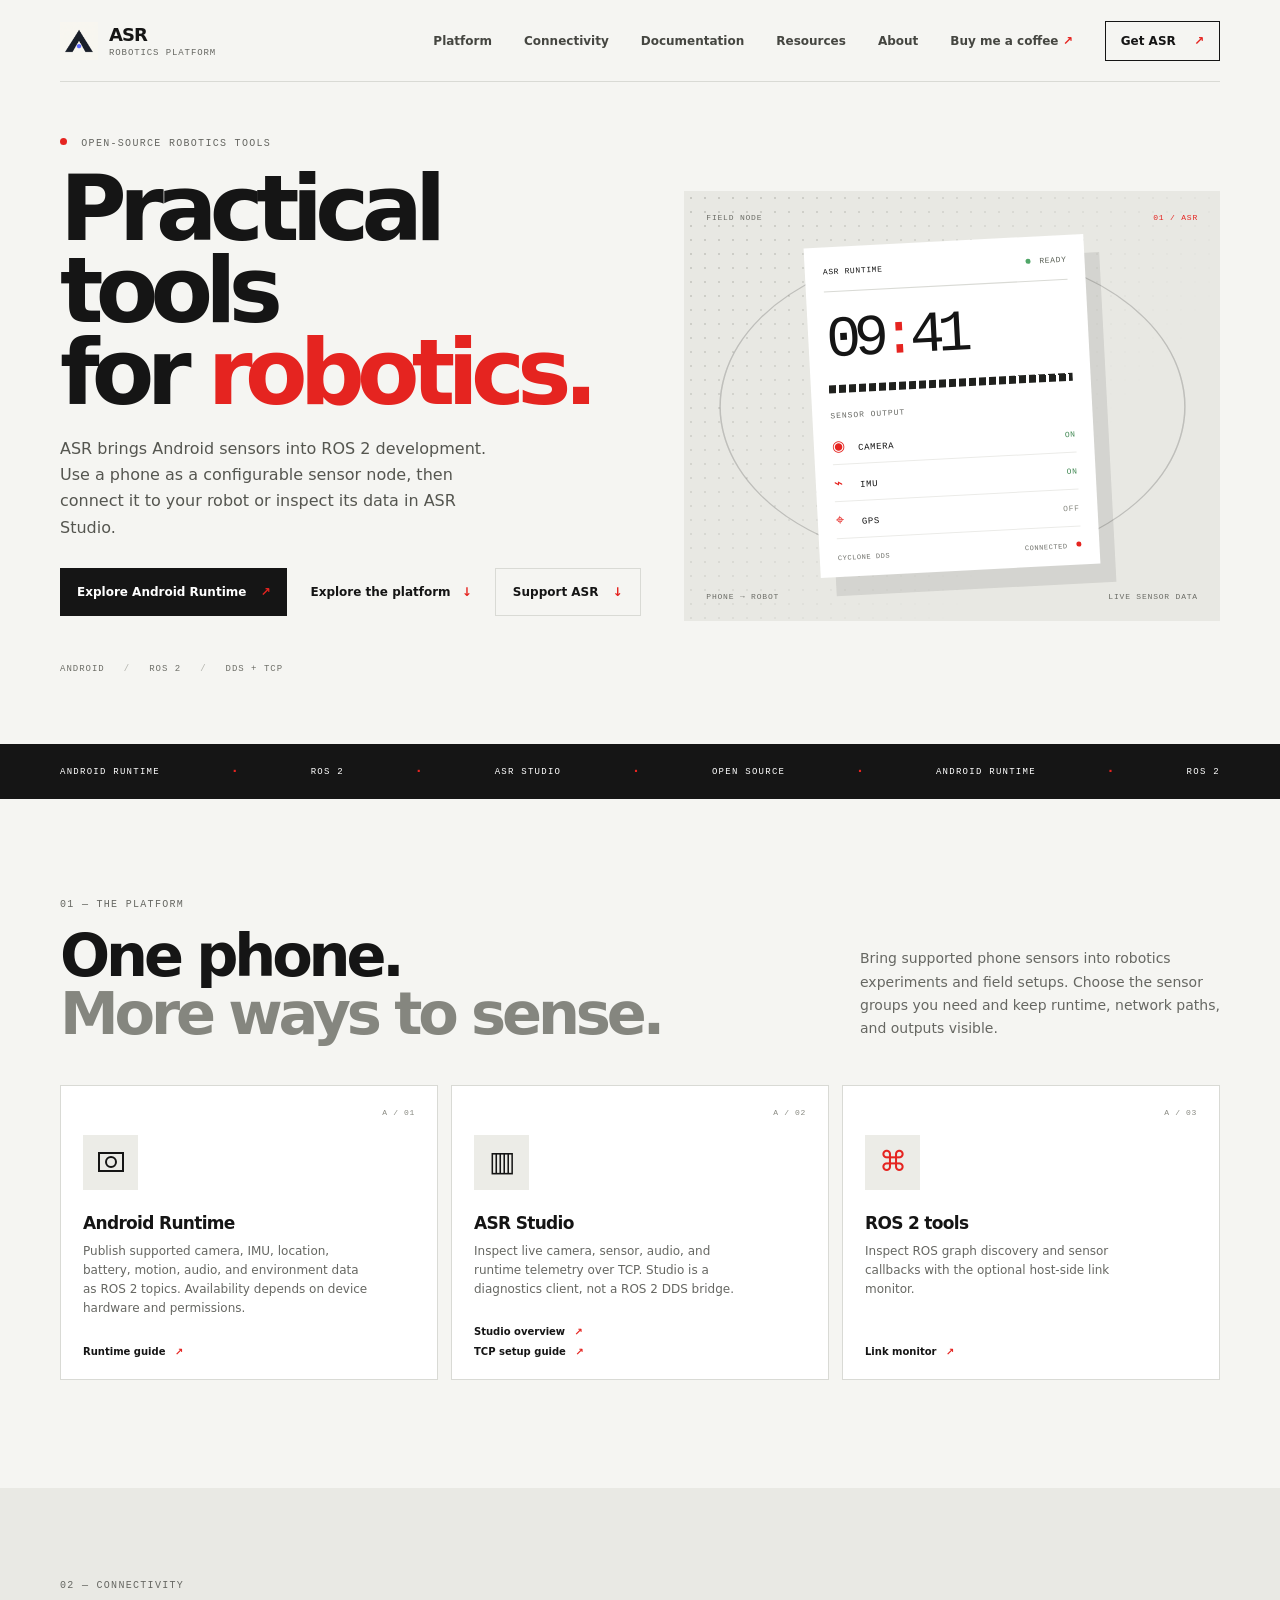
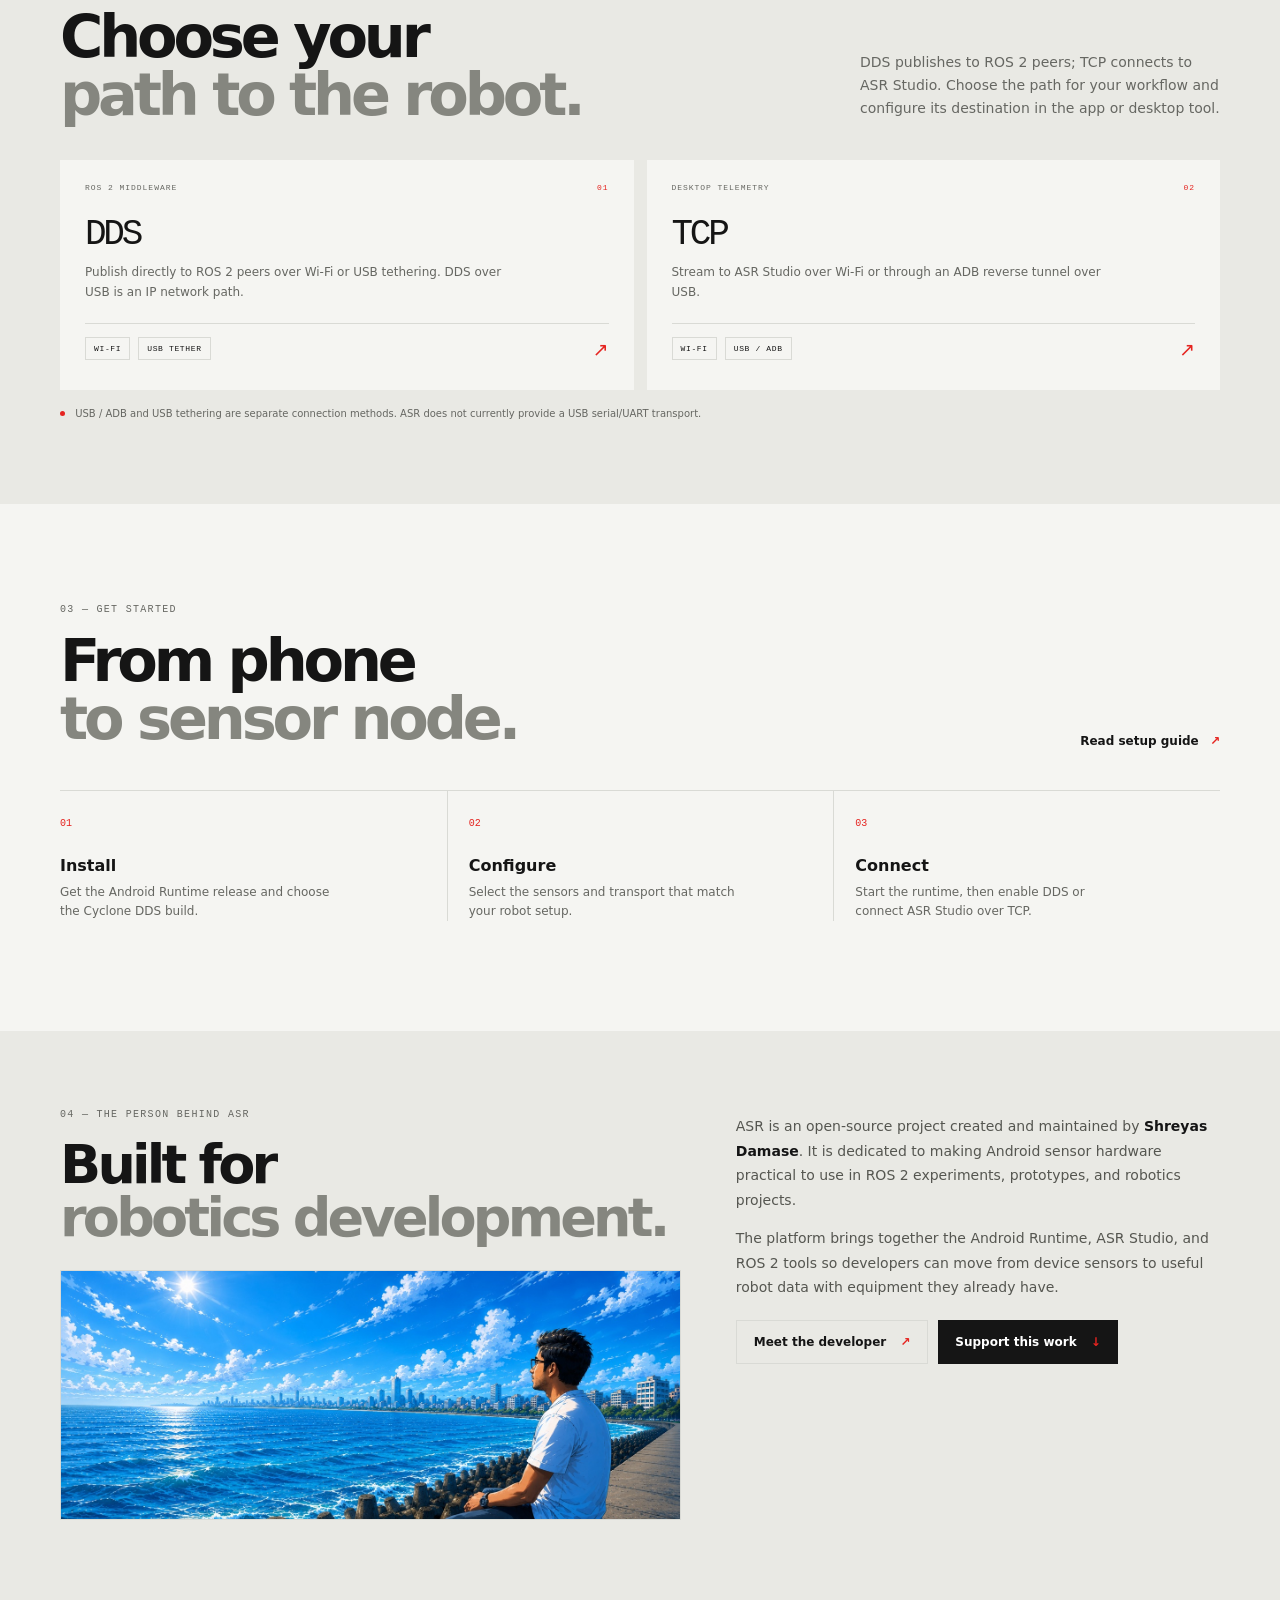
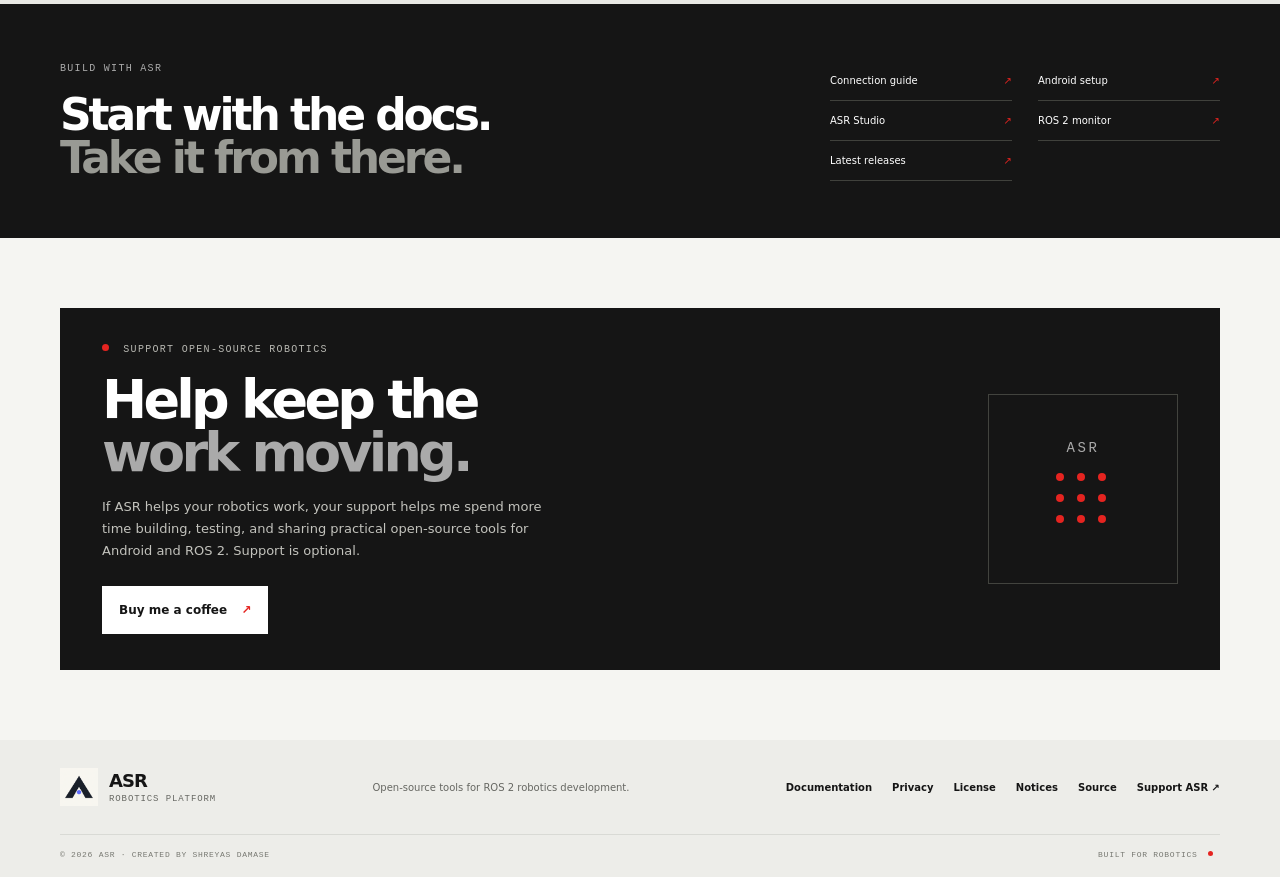
==== commit 7c6c5bf0: "feat: finalize Play Store policies and developer profile" ====
--- a/website/index.html
+++ b/website/index.html
@@ -82,7 +82,7 @@
       <div class="steps-grid"><article><span>01</span><h3>Install</h3><p>Get the Android Runtime release and choose the Cyclone DDS build.</p></article><article><span>02</span><h3>Configure</h3><p>Select the sensors and transport that match your robot setup.</p></article><article><span>03</span><h3>Connect</h3><p>Start the runtime, then enable DDS or connect ASR Studio over TCP.</p></article></div>
     </section>
 
-    <section class="about-section" id="about"><div class="wrap about-inner"><div><p class="eyebrow">04 — THE PERSON BEHIND ASR</p><h2>Built for<br><span>robotics development.</span></h2></div><div class="about-copy"><p>ASR is an open-source project created and maintained by <strong>Shreyas Damase</strong>. It is dedicated to making Android sensor hardware practical to use in ROS 2 experiments, prototypes, and robotics projects.</p><p>The platform brings together the Android Runtime, ASR Studio, and ROS 2 tools so developers can move from device sensors to useful robot data with equipment they already have.</p><a class="text-link" href="https://github.com/ShreyasDamase">Meet the maintainer <span>↗</span></a></div></div></section>
+    <section class="about-section" id="about"><div class="wrap about-inner"><div><p class="eyebrow">04 — THE PERSON BEHIND ASR</p><h2>Built for<br><span>robotics development.</span></h2><figure class="about-visual"><img src="assets/developer-photo.jpg" alt="Shreyas looking out over the ocean on a sunny day"></figure></div><div class="about-copy"><p>ASR is an open-source project created and maintained by <strong>Shreyas Damase</strong>. It is dedicated to making Android sensor hardware practical to use in ROS 2 experiments, prototypes, and robotics projects.</p><p>The platform brings together the Android Runtime, ASR Studio, and ROS 2 tools so developers can move from device sensors to useful robot data with equipment they already have.</p><div class="about-actions"><a class="button button-outline" href="https://github.com/ShreyasDamase">Meet the developer <span>↗</span></a><a class="button button-dark" href="#support">Support this work <span>↓</span></a></div></div></div></section>
 
     <section class="resource-band" id="resources"><div class="wrap resource-inner"><div><p class="eyebrow">BUILD WITH ASR</p><h2>Start with the docs.<br><span>Take it from there.</span></h2></div><div class="resource-actions"><a href="docs.html">Connection guide <span>↗</span></a><a href="https://github.com/ShreyasDamase/asr-android-runtime#readme">Android setup <span>↗</span></a><a href="https://github.com/ShreyasDamase/Asrstudio#readme">ASR Studio <span>↗</span></a><a href="https://github.com/ShreyasDamase/asr-ros2-link-monitor#readme">ROS 2 monitor <span>↗</span></a><a href="https://github.com/ShreyasDamase/asr-android-runtime/releases/latest">Latest releases <span>↗</span></a></div></div></section>
     <section class="support-section" id="support"><div class="wrap support-card"><div class="support-copy"><p class="eyebrow"><span class="live-dot"></span> SUPPORT OPEN-SOURCE ROBOTICS</p><h2>Help keep the<br><span>work moving.</span></h2><p>If ASR helps your robotics work, your support helps me spend more time building, testing, and sharing practical open-source tools for Android and ROS 2. Support is optional.</p><a class="button button-dark" href="https://buymeacoffee.com/shreyasdamase" target="_blank" rel="noopener noreferrer">Buy me a coffee <span aria-hidden="true">↗</span></a></div><div class="support-mark" aria-hidden="true"><span>ASR</span><i></i><i></i><i></i><i></i><i></i><i></i><i></i><i></i><i></i></div></div></section>
--- a/website/styles.css
+++ b/website/styles.css
@@ -109,10 +109,15 @@
 .about-section { padding-block: 78px 84px; background: #e9e9e4; }
 .about-inner { display: grid; grid-template-columns: 1fr .78fr; align-items: start; gap: 55px; }
 .about-inner h2 { font-size: clamp(38px, 4.5vw, 54px); }
+.about-visual { height: 250px; margin: 25px 0 0; overflow: hidden; border: 1px solid var(--line); background: var(--soft); }
+.about-visual img { display: block; width: 100%; height: 100%; object-fit: cover; object-position: 72% 48%; }
 .about-copy { padding-top: 5px; }
 .about-copy p { color: #555650; font-size: 14px; line-height: 1.75; }
 .about-copy p strong { color: var(--ink); }
-.about-copy .text-link { display: inline-block; margin-top: 5px; }
+.about-actions { display: flex; align-items: center; gap: 10px; margin-top: 20px; flex-wrap: wrap; }
+.about-actions .button { min-height: 44px; }
+.about-actions .button-dark { color: #fff; }
+.about-actions .button-dark span { color: var(--red); }
 .support-section { padding-block: 70px; }
 .support-card { min-height: 310px; display: flex; align-items: center; justify-content: space-between; gap: 35px; padding: 36px 42px; color: #fff; background: var(--ink); }
 .support-copy { max-width: 540px; }
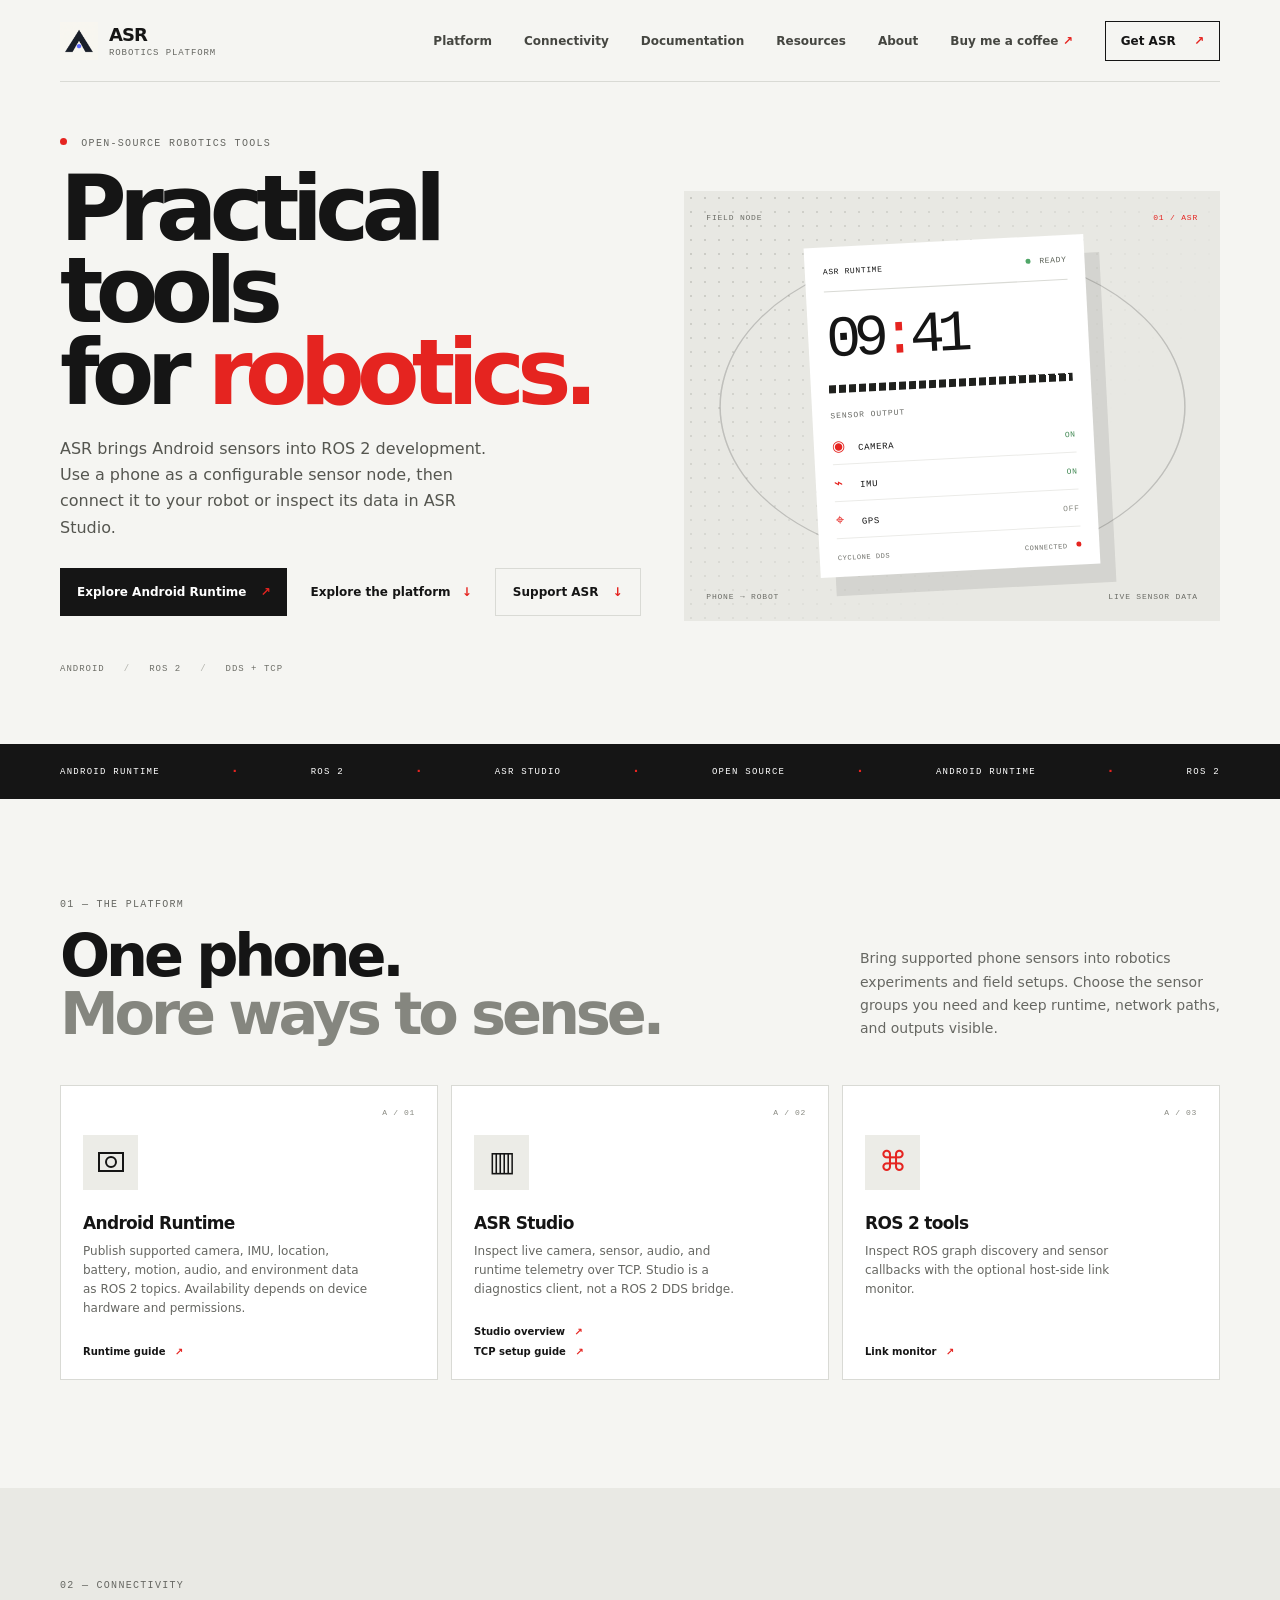
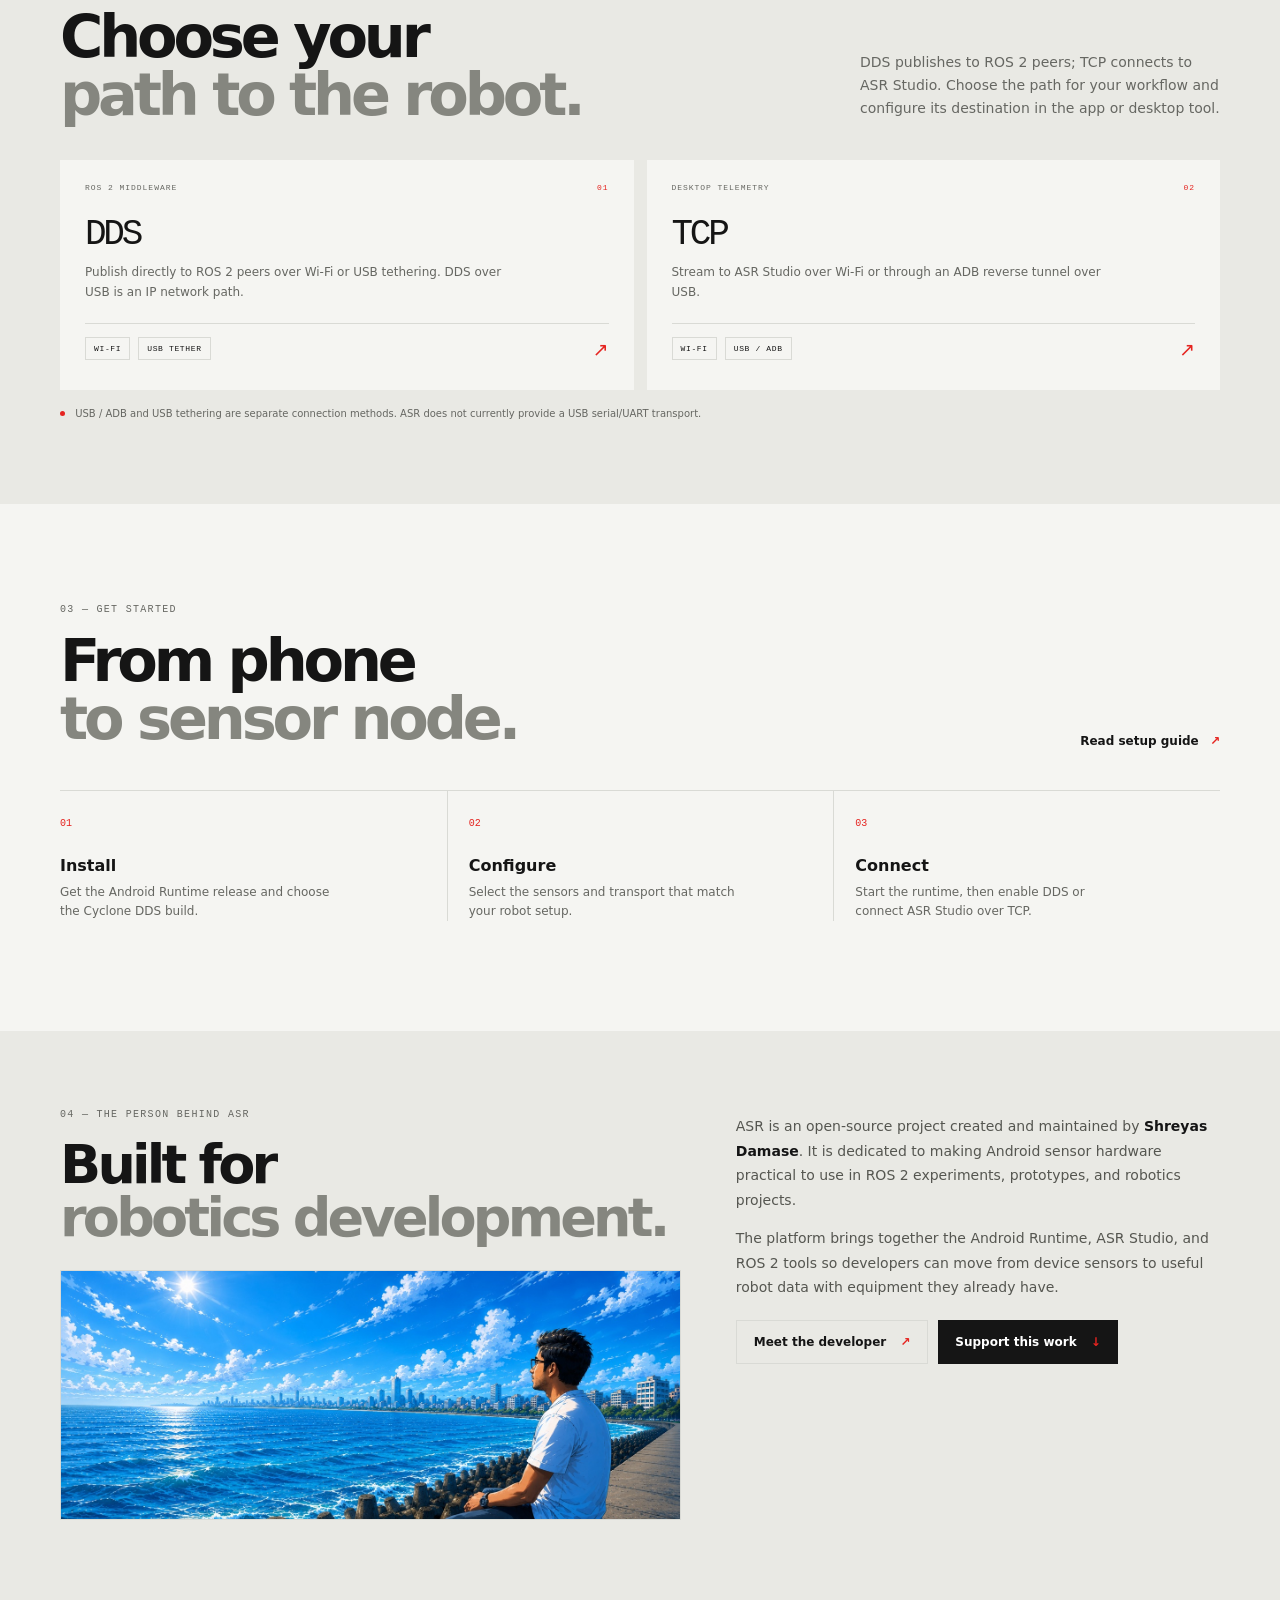
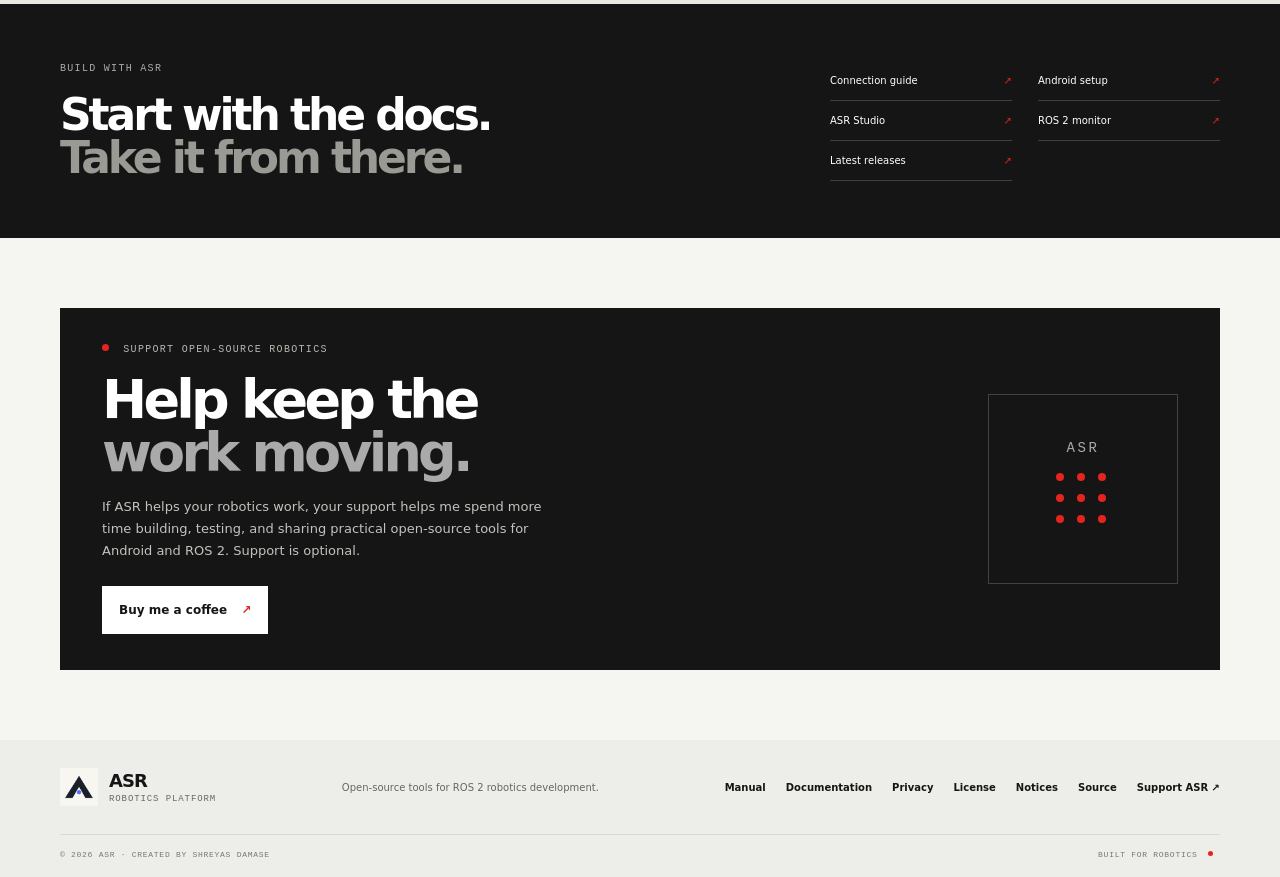
==== commit aa24af15: "docs: add an illustrated beginner manual to the website A step-by-step guide for people new to ROS 2" ====
--- a/website/index.html
+++ b/website/index.html
@@ -88,7 +88,7 @@
     <section class="support-section" id="support"><div class="wrap support-card"><div class="support-copy"><p class="eyebrow"><span class="live-dot"></span> SUPPORT OPEN-SOURCE ROBOTICS</p><h2>Help keep the<br><span>work moving.</span></h2><p>If ASR helps your robotics work, your support helps me spend more time building, testing, and sharing practical open-source tools for Android and ROS 2. Support is optional.</p><a class="button button-dark" href="https://buymeacoffee.com/shreyasdamase" target="_blank" rel="noopener noreferrer">Buy me a coffee <span aria-hidden="true">↗</span></a></div><div class="support-mark" aria-hidden="true"><span>ASR</span><i></i><i></i><i></i><i></i><i></i><i></i><i></i><i></i><i></i></div></div></section>
   </main>
 
-  <footer class="site-footer"><div class="wrap footer-main"><a class="brand" href="index.html"><img class="brand-icon" src="assets/asr-app-icon.png" alt=""><span>ASR <small>ROBOTICS PLATFORM</small></span></a><p>Open-source tools for ROS 2 robotics development.</p><div class="footer-links"><a href="docs.html">Documentation</a><a href="privacy.html">Privacy</a><a href="license.html">License</a><a href="notices.html">Notices</a><a href="https://github.com/ShreyasDamase/asr-android-runtime">Source</a><a href="https://buymeacoffee.com/shreyasdamase" target="_blank" rel="noopener noreferrer">Support ASR ↗</a></div></div><div class="wrap footer-bottom"><span>© 2026 ASR · CREATED BY SHREYAS DAMASE</span><span>BUILT FOR ROBOTICS <i class="red-dot"></i></span></div></footer>
+  <footer class="site-footer"><div class="wrap footer-main"><a class="brand" href="index.html"><img class="brand-icon" src="assets/asr-app-icon.png" alt=""><span>ASR <small>ROBOTICS PLATFORM</small></span></a><p>Open-source tools for ROS 2 robotics development.</p><div class="footer-links"><a href="manual.html">Manual</a><a href="docs.html">Documentation</a><a href="privacy.html">Privacy</a><a href="license.html">License</a><a href="notices.html">Notices</a><a href="https://github.com/ShreyasDamase/asr-android-runtime">Source</a><a href="https://buymeacoffee.com/shreyasdamase" target="_blank" rel="noopener noreferrer">Support ASR ↗</a></div></div><div class="wrap footer-bottom"><span>© 2026 ASR · CREATED BY SHREYAS DAMASE</span><span>BUILT FOR ROBOTICS <i class="red-dot"></i></span></div></footer>
   <script src="menu.js" defer></script>
 </body>
 </html>
